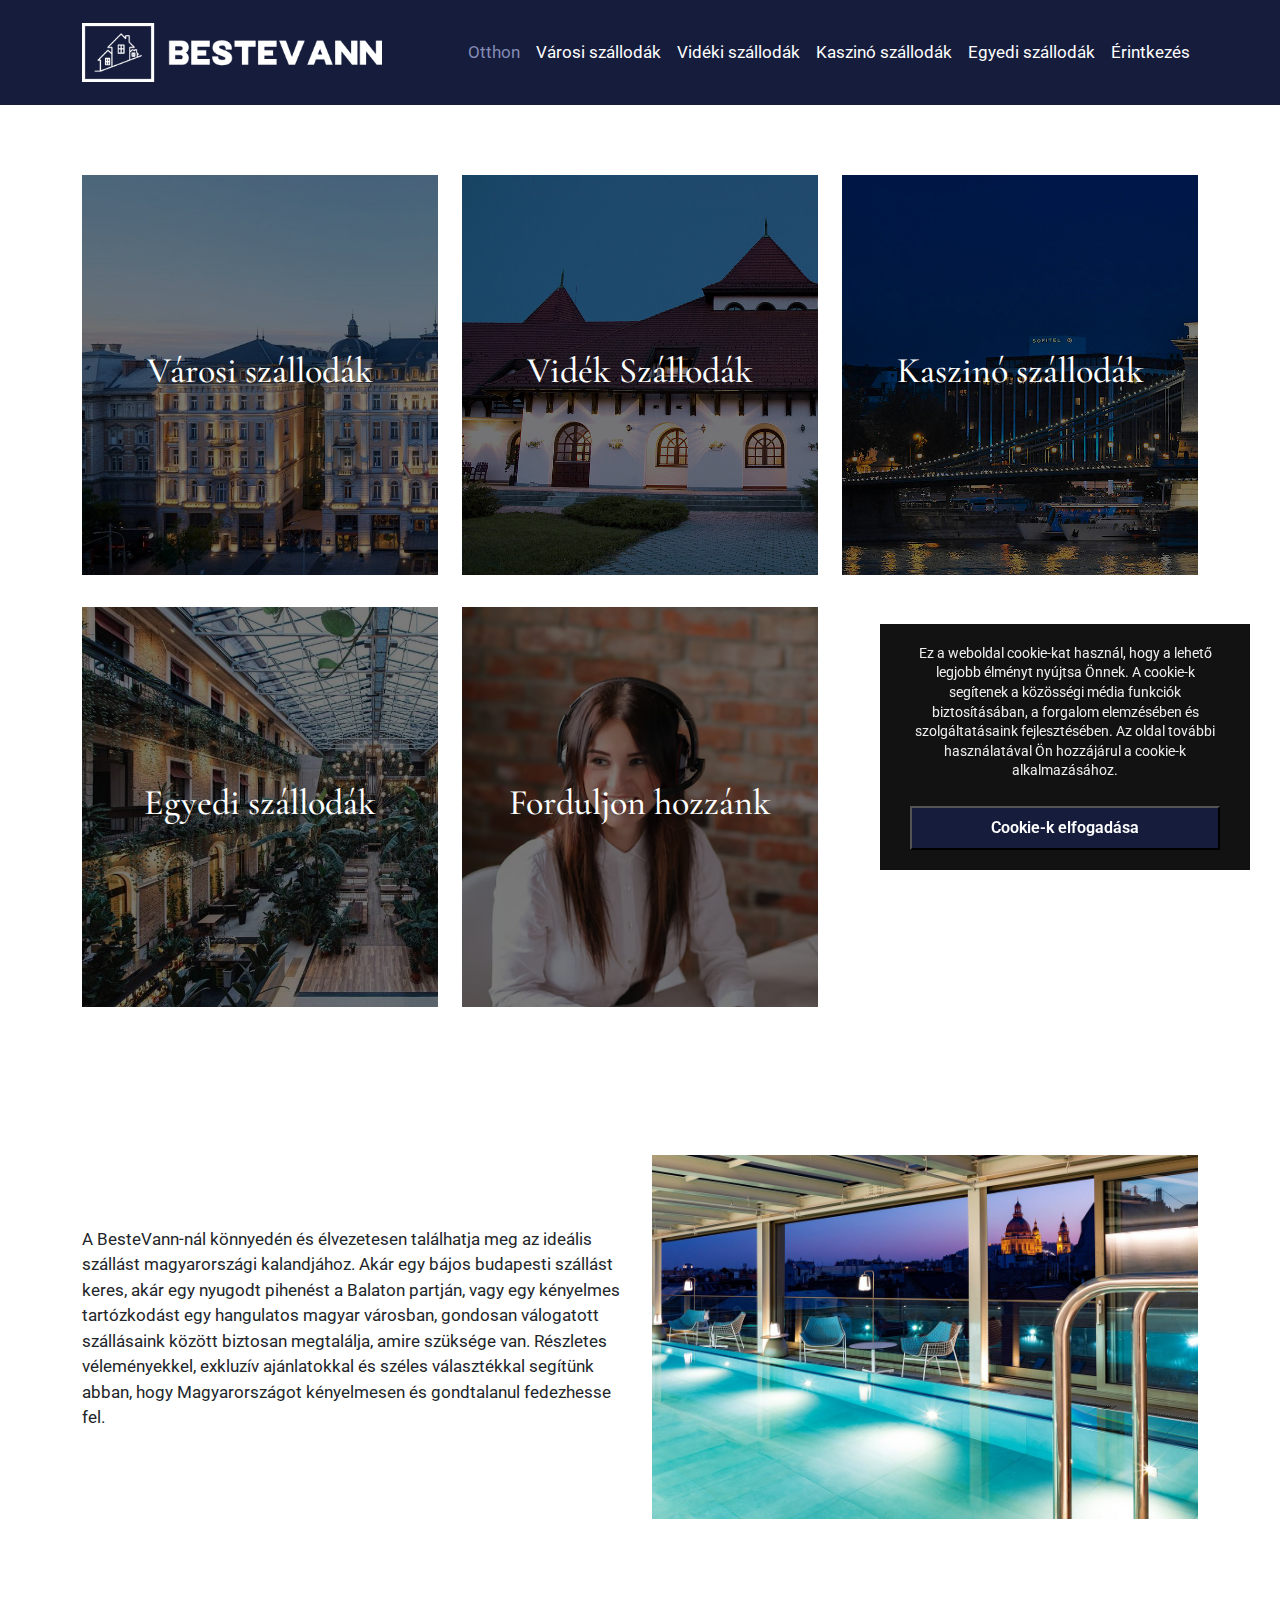
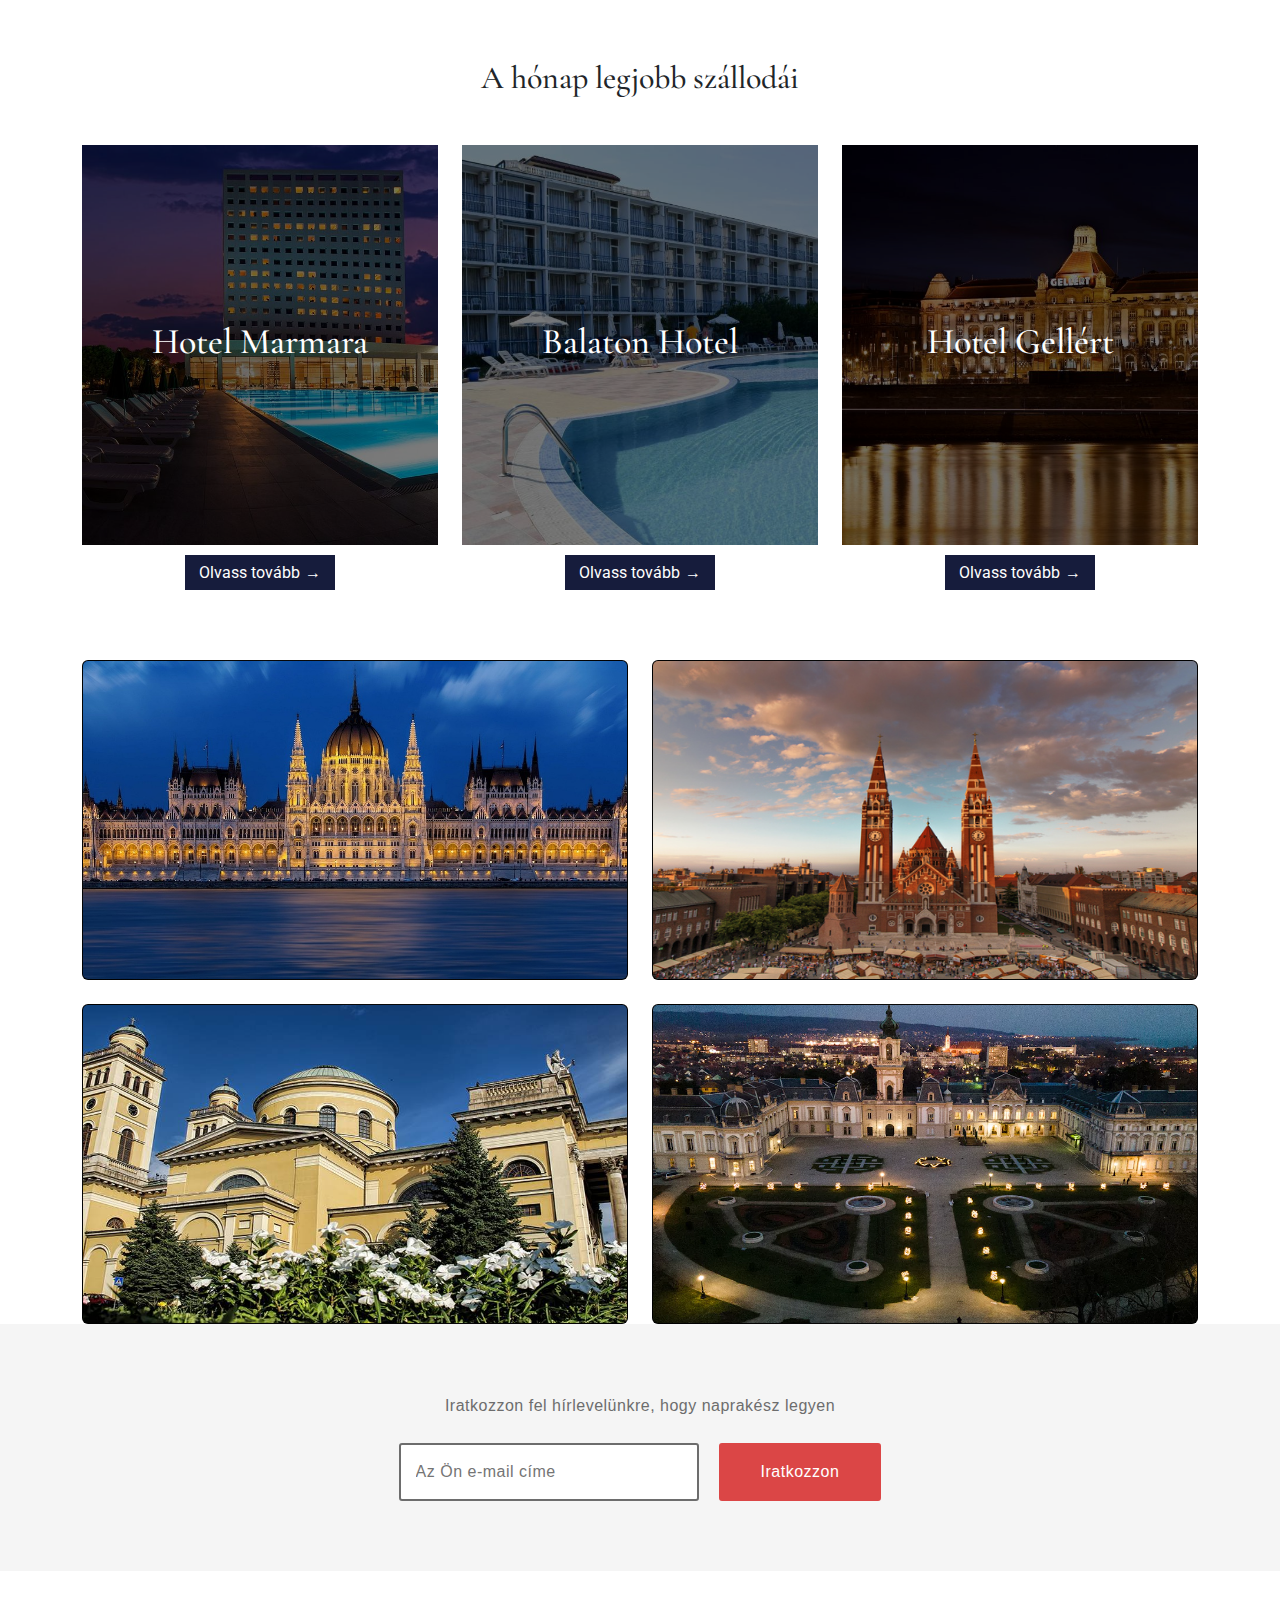
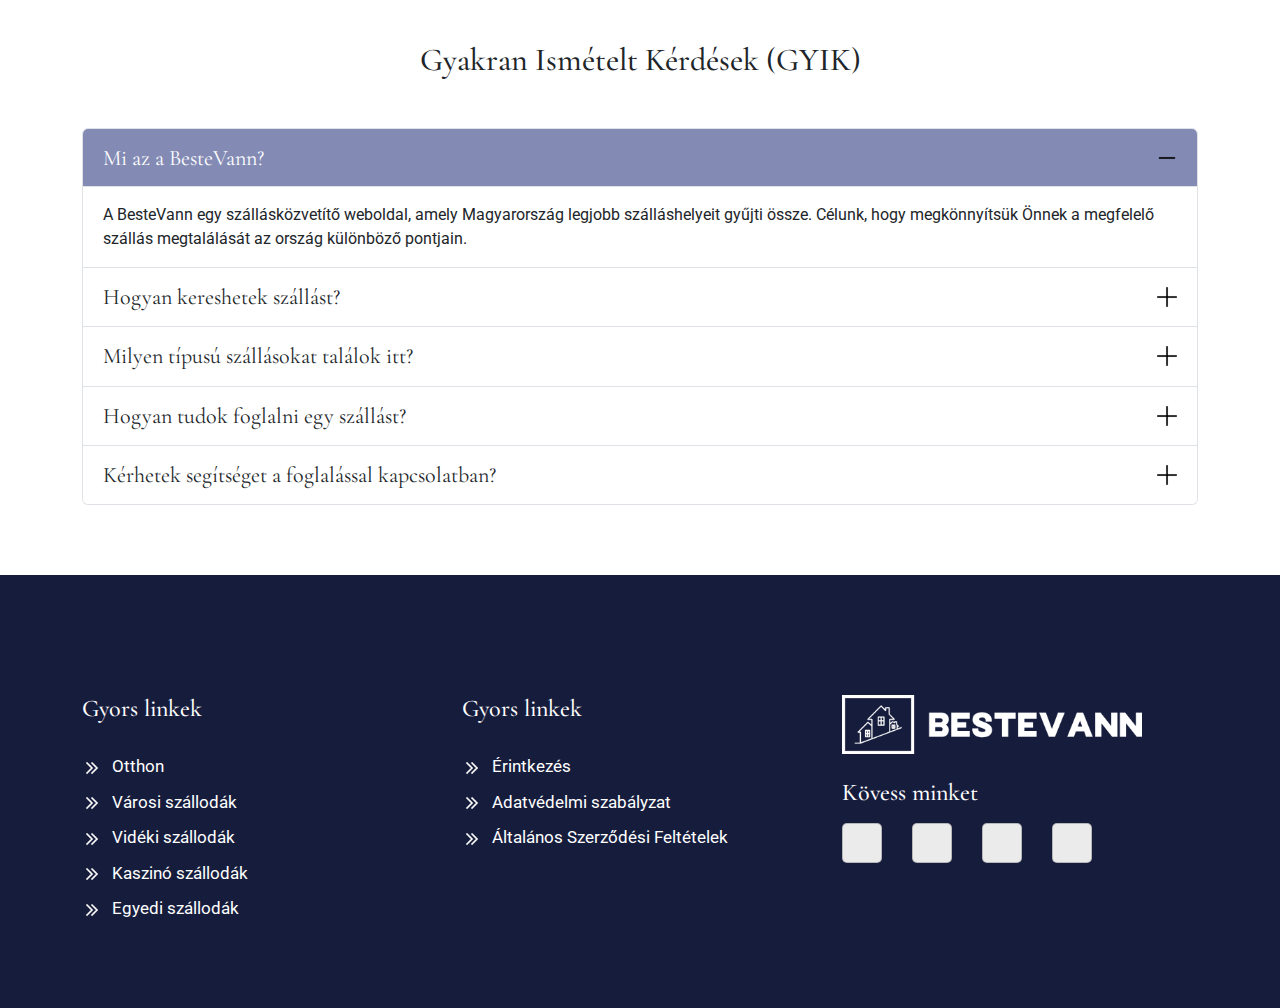
==== index.html @ eee1178f "fix" ====
<!DOCTYPE html>
<html lang="en">

<head>
  <meta charset="UTF-8">
  <meta name="viewport" content="width=device-width, initial-scale=1.0">
  <title>Home</title>
  <link rel="icon" type="image/x-icon" href="./images/fav.png">
  <link rel="stylesheet" href="./css/style.css">
  <link rel="stylesheet" href="./css/responsive.css">
  <link rel="stylesheet" href="./css/bootstrap.min.css">
  <link rel="stylesheet" href="https://cdnjs.cloudflare.com/ajax/libs/font-awesome/6.6.0/css/all.min.css"
    integrity="sha512-Kc323vGBEqzTmouAECnVceyQqyqdsSiqLQISBL29aUW4U/M7pSPA/gEUZQqv1cwx4OnYxTxve5UMg5GT6L4JJg=="
    crossorigin="anonymous" referrerpolicy="no-referrer" />
  <!-- head font -->
  <link rel="preconnect" href="https://fonts.googleapis.com">
  <link rel="preconnect" href="https://fonts.gstatic.com" crossorigin>
  <link
    href="https://fonts.googleapis.com/css2?family=Cormorant+Garamond:ital,wght@0,300;0,400;0,500;0,600;0,700;1,300;1,400;1,500;1,600;1,700&family=Marcellus&display=swap"
    rel="stylesheet">
  <!-- head font  close-->

  <!-- p font -->
  <link rel="preconnect" href="https://fonts.googleapis.com">
  <link rel="preconnect" href="https://fonts.gstatic.com" crossorigin>
  <link
    href="https://fonts.googleapis.com/css2?family=Cormorant+Garamond:ital,wght@0,300;0,400;0,500;0,600;0,700;1,300;1,400;1,500;1,600;1,700&family=Marcellus&family=Roboto:ital,wght@0,100;0,300;0,400;0,500;0,700;0,900;1,100;1,300;1,400;1,500;1,700;1,900&display=swap"
    rel="stylesheet">
  <!-- p font -->
</head>



<body>


  <header>
    <nav class="navbar navbar-expand-lg">
      <div class="container">
        <a class="navbar-brand" href="./index.html">
          <img src="./images/logo_fff.png" alt="" class="img-fluid">
        </a>
        <button class="navbar-toggler" type="button" data-bs-toggle="collapse" data-bs-target="#navbarSupportedContent"
          aria-controls="navbarSupportedContent" aria-expanded="false" aria-label="Toggle navigation">
          <span class="navbar-toggler-icon"></span>
        </button>
        <div class="collapse navbar-collapse" id="navbarSupportedContent">
          <ul class="navbar-nav ms-auto mb-2 mb-lg-0">
            <li class="nav-item">
              <a class="nav-link  active" aria-current="page" href="./index.html">Otthon</a>
            </li>
            <li class="nav-item">
              <a class="nav-link" href="./city-hotels.html">Városi szállodák</a>
            </li>
            <li class="nav-item">
              <a class="nav-link" href="./country-hotels.html">Vidéki szállodák</a>
            </li>
            <li class="nav-item">
              <a class="nav-link" href="./casino-hotels.html">Kaszinó szállodák</a>
            </li>
            <li class="nav-item">
              <a class="nav-link" href="./unique-hotels.html">Egyedi szállodák</a>
            </li>
            <li class="nav-item">
              <a class="nav-link" href="./contact.html">Érintkezés</a>
            </li>

          </ul>

        </div>
      </div>
    </nav>
  </header>

  <div class="hotelsall_section padding">
    <div class="container">
      <div class="row g-4">
        <div class="col-xl-4 col-md-6">

          <a href="./city-hotels.html" class="hotel_page_card h1">
            <h3> Városi szállodák</h3>
          </a>
        </div>

        <div class="col-xl-4 col-md-6">

          <a href="./country-hotels.html" class="hotel_page_card h2">
            <h3>Vidék Szállodák</h3>
          </a>
        </div>

        <div class="col-xl-4 col-md-6">

          <a href="./casino-hotels.html" class="hotel_page_card h3">
            <h3>Kaszinó
              szállodák</h3>
          </a>
        </div>

        <div class="col-xl-4 col-md-6">

          <a href="./unique-hotels.html" class="hotel_page_card h4">
            <h3>Egyedi
              szállodák</h3>
          </a>
        </div>


        <div class="col-xl-4 col-md-6">

          <a href="#" class="hotel_page_card h5">
            <h3>Forduljon
              hozzánk
            </h3>
          </a>
        </div>


      </div>
    </div>
  </div>


  <div class="under_banner_section padding">
    <div class="container">
      <div class="row align-items-center">
        <div class="col-lg-6">
          <div class="left_side_banner_section">
            <p>A BesteVann-nál könnyedén és élvezetesen találhatja meg az ideális szállást magyarországi
              kalandjához. Akár egy bájos budapesti szállást keres, akár egy nyugodt pihenést a Balaton
              partján, vagy egy kényelmes tartózkodást egy hangulatos magyar városban, gondosan
              válogatott szállásaink között biztosan megtalálja, amire szüksége van. Részletes
              véleményekkel, exkluzív ajánlatokkal és széles választékkal segítünk abban, hogy

              Magyarországot kényelmesen és gondtalanul fedezhesse fel.</p>
          </div>
        </div>
        <div class="col-lg-6">
          <div class="right_side_banner_section">
            <img src="./images/hungary_under_banner_hotel.jpg" alt="" class="img-fluid">
          </div>
        </div>
      </div>
    </div>
  </div>
  

  <div class="hotelsall_section padding hotel_bottom_section">
    <div class="container">
      <div class="top_row_for_heading text-center mb-5">
        <h2>A hónap legjobb szállodái</h2>
      </div>
      <div class="row g-4">
        <div class="col-xl-4 col-md-6">

          <a href="javascript:void(0)"  target="_blank" class="hotel_page_card h11">
            <h3> Hotel Marmara</h3>
          </a>
          <div class="button_read_more text-center">
            <a href="https://www.themarmarahotels.com/" target="_blank">Olvass
              tovább <span>→</span> </a>
          </div>
        </div>

        <div class="col-xl-4 col-md-6">

          <a href="javascript:void(0)" target="_blank" class="hotel_page_card h22">
            <h3>Balaton Hotel</h3>
          </a>
          <div class="button_read_more text-center">
            <a
              href="https://all.accor.com/hotel/C089/index.en.shtml?utm_source=google&utm_medium=cpc&gad_source=1&gclid=CjwKCAjw_Na1BhAlEiwAM-dm7LLNtcBuAgBEFNXJJ3QdohcwX3ZQL_sV2yPMSPAp5icGoMYFEFsTixoCy5kQAvD_BwE" target="_blank">Olvass
              tovább <span>→</span> </a>
          </div>
        </div>

        <div class="col-xl-4 col-md-6">

          <a href="javascript:void(0)" target="_blank" class="hotel_page_card h33">
            <h3>Hotel Gellért</h3>
          </a>
          <div class="button_read_more text-center">
            <a href="https://hotelgellert.hu-budapest.com/en/" target="_blank">Olvass
              tovább <span>→</span> </a>
          </div>
        </div>
      </div>
    </div>
  </div>


  <div class="home_page_blog_post">
    <div class="container">
      <div class="row g-4">
        <div class="col-md-6">
          <div class="card">
            <img
              src="./images/b2.jpg"
              alt="Animated Card Hover Effect Html & CSS">
            <div class="overlay">
              <h1 class="text-h1"> Fedezd Fel Budapestet: Magyarország Dinamikus Fővárosa</h1>
              <p class="text-p">
                Budapest, Magyarország vibráló fővárosa, egy város, amely zökkenőmentesen ötvözi a
                történelmet,
              </p>
              <a class="link-a" href="./blog1.html"> Olvasson tovább



                
              </a>
            </div>
          </div>

        </div>
        <div class="col-md-6">
          <div class="card">
            <img
              src="./images/b21.jpg"
              alt="Animated Card Hover Effect Html & CSS">
            <div class="overlay">
              <h1 class="text-h1">Fedezd Fel Szegedet: A Napfény Városa</h1>
              <p class="text-p">
                Szeged, amelyet gyakran Napfény Városának neveznek kedvező éghajlata miatt, egy bájos
                város Magyarország déli részén.
              </p>
              <a class="link-a" href="./blog2.html"> Olvasson tovább</a>
            </div>
          </div>
        </div>
        <div class="col-md-6">
          <div class="card">
            <img
              src="./images/b36.jpg"
              alt="Animated Card Hover Effect Html & CSS">
            <div class="overlay">
              <h1 class="text-h1">Eger: Magyarország Történelmi Kincse</h1>
              <p class="text-p">
                Eger, egy festői város Észak-Magyarországon, híres gazdag történelméről, barokk
                építészetéről és élénk bor kultúrájáról.
              </p>
              <a class="link-a" href="./blog3.html"> Olvasson tovább</a>
            </div>
          </div>

        </div>
        <div class="col-md-6">
          <div class="card">
            <img
              src="./images/b41.webp"
              alt="Animated Card Hover Effect Html & CSS">
            <div class="overlay">
              <h1 class="text-h1">Keszthely: Kapu a Balatonhoz</h1>
              <p class="text-p">
                Keszthely, amely a Balaton nyugati partján helyezkedik el, egy bájos város, amely gyönyörű
                tópartjáról, történelmi helyszíneiről és pihentető hangulatáról ismert.
              </p>
              <a class="link-a" href="./blog4.html"> Olvasson tovább</a>
            </div>
          </div>
        </div>
      </div>


    </div>
  </div>


  <div class="sign_up padding">
    <section class="Signup">
      <div class="Signup__text">
        Iratkozzon fel hírlevelünkre, hogy naprakész legyen
      </div>
      <form class="Signup__form" id="newsletter">
        <input required id="email" type="email" placeholder="Az Ön e-mail címe">
        <button form="newsletter" type="submit" class="Signup__button">Iratkozzon</button>
      </form>
    </section>
  </div>


  <div class="accordian_section padding">
    <div class="container">
      <div class="top_row_for_heading text-center mb-5">
        <h2>Gyakran Ismételt Kérdések (GYIK)</h2>
      </div>
      <div class="accordion" id="accordionExample">
        <div class="accordion-item">
          <h2 class="accordion-header">
            <button class="accordion-button" type="button" data-bs-toggle="collapse" data-bs-target="#collapseOne"
              aria-expanded="true" aria-controls="collapseOne">
              Mi az a BesteVann?
            </button>
          </h2>
          <div id="collapseOne" class="accordion-collapse collapse show" data-bs-parent="#accordionExample">
            <div class="accordion-body">
              A BesteVann egy szállásközvetítő weboldal, amely Magyarország legjobb szálláshelyeit
              gyűjti össze. Célunk, hogy megkönnyítsük Önnek a megfelelő szállás megtalálását az
              ország különböző pontjain.
            </div>
          </div>
        </div>
        <div class="accordion-item">
          <h2 class="accordion-header">
            <button class="accordion-button collapsed" type="button" data-bs-toggle="collapse"
              data-bs-target="#collapseTwo" aria-expanded="false" aria-controls="collapseTwo">
              Hogyan kereshetek szállást?
            </button>
          </h2>
          <div id="collapseTwo" class="accordion-collapse collapse" data-bs-parent="#accordionExample">
            <div class="accordion-body">
              Szállást kereshet a kezdőlap keresőmezőjében, ahol megadhatja a kívánt helyet, érkezési
              és távozási dátumot, valamint a vendégek számát. A keresés után megjelennek az Ön által
              megadott szűrőknek megfelelő szállások.
            </div>
          </div>
        </div>
        <div class="accordion-item">
          <h2 class="accordion-header">
            <button class="accordion-button collapsed" type="button" data-bs-toggle="collapse"
              data-bs-target="#collapseThree" aria-expanded="false" aria-controls="collapseThree">
              Milyen típusú szállásokat találok itt?
            </button>
          </h2>
          <div id="collapseThree" class="accordion-collapse collapse" data-bs-parent="#accordionExample">
            <div class="accordion-body">
              Weboldalunkon különböző típusú szállásokat talál, például szállodákat, apartmanokat és
              vendégházakat. Minden szálláshelyet részletes információkkal és értékelésekkel látunk el.
            </div>
          </div>
        </div>
        <div class="accordion-item">
          <h2 class="accordion-header">
            <button class="accordion-button collapsed" type="button" data-bs-toggle="collapse"
              data-bs-target="#collapsefour" aria-expanded="false" aria-controls="collapsefour">
              Hogyan tudok foglalni egy szállást?
            </button>
          </h2>
          <div id="collapsefour" class="accordion-collapse collapse" data-bs-parent="#accordionExample">
            <div class="accordion-body">
              A kívánt szállás kiválasztása után a szállás részletes oldalán található Foglalás gombra
              kattintva eljut az adott szállás hivatalos foglalási oldalára. Ott befejezheti a foglalást
              közvetlenül a szálláshely rendszerén keresztül.
            </div>
          </div>
        </div>
        <div class="accordion-item">
          <h2 class="accordion-header">
            <button class="accordion-button collapsed" type="button" data-bs-toggle="collapse"
              data-bs-target="#collapsefive" aria-expanded="false" aria-controls="collapsefive">
              Kérhetek segítséget a foglalással kapcsolatban?
            </button>
          </h2>
          <div id="collapsefive" class="accordion-collapse collapse" data-bs-parent="#accordionExample">
            <div class="accordion-body">
              Igen, ha bármilyen kérdése van a foglalással vagy a szálláshelyekkel kapcsolatban, kérjük,
              lépjen kapcsolatba ügyfélszolgálatunkkal a weboldalon található elérhetőségek egyikén.
            </div>
          </div>
        </div>
      </div>
    </div>
  </div>

  <footer class="padding">
    <div class="container">
      <div class="row">
        <div class="col-lg-4">
          <div class="columnb_2">

            <div class="logo_footer mob_logo d-block d-lg-none">
              <img src="./images/logo_fff.png" alt="logo">
            </div>
            <h4>
              Gyors linkek</h4>
            <ul>
              <li><a href="./index.html"><img src="./images/arrow_right.png" alt="" class="img-fluid">Otthon</a></li>
              <li><a href="./city-hotels.html"><img src="./images/arrow_right.png" alt="" class="img-fluid">Városi
                  szállodák</a></li>
              <li><a href="./country-hotels.html"><img src="./images/arrow_right.png" alt="" class="img-fluid">Vidéki
                  szállodák</a></li>
              <li><a href="./casino-hotels.html"><img src="./images/arrow_right.png" alt="" class="img-fluid">Kaszinó
                  szállodák</a></li>
              <li><a href="./unique-hotels.html"><img src="./images/arrow_right.png" alt="" class="img-fluid">Egyedi
                  szállodák</a></li>

            </ul>
          </div>
        </div>
        <div class="col-lg-4">
          <div class="columnb_2 colunm_3">
            <h4> Gyors linkek</h4>
            <ul>
              <li><a href="./contact.html"><img src="./images/arrow_right.png" alt="" class="img-fluid">Érintkezés</a>
              </li>
              <li><a href="./privacy-policy.html"><img src="./images/arrow_right.png" alt=""
                    class="img-fluid">Adatvédelmi szabályzat</a></li>
              <li><a href="./terms-conditions.html"><img src="./images/arrow_right.png" alt=""
                    class="img-fluid">Általános Szerződési Feltételek</a></li>
            </ul>

          </div>
        </div>
        <div class="col-lg-4">
          <div class="column_4">

            <div class="logo_footer">
              <img src="./images/logo_fff.png" alt="logo">
            </div>
            <h4>Kövess minket</h4>
            <div class="social_icon">
              <ul>
                <li><a href=""><i class="fa-brands fa-facebook-f"></i></a></li>
                <li><a href=""><i class="fa-brands fa-x-twitter"></i></a></li>
                <li><a href=""><i class="fa-brands fa-linkedin-in"></i></a></li>
                <li><a href=""><i class="fa-brands fa-pinterest-p"></i></a></li>
              </ul>
            </div>
          </div>
        </div>
      </div>
    </div>
  </footer>


  <div id="cookie-popup">

    <p></p>
    <p>Ez a weboldal cookie-kat használ, hogy a lehető legjobb élményt nyújtsa Önnek. A cookie-k
      segítenek a közösségi média funkciók biztosításában, a forgalom elemzésében és
      szolgáltatásaink fejlesztésében. Az oldal további használatával Ön hozzájárul a cookie-k
      alkalmazásához.</p>

    <!-- <br><a href="#" class="link">More &rarr;</a> -->

    <button class="cookie-popup__button">Cookie-k elfogadása</button>
  </div>

  <script src="https://code.jquery.com/jquery-3.7.1.min.js"
    integrity="sha256-/JqT3SQfawRcv/BIHPThkBvs0OEvtFFmqPF/lYI/Cxo=" crossorigin="anonymous"></script>
  <script src="./js/bootstrap.bundle.min.js"></script>
  <script src="./js/script.js"></script>



  <script>
    $("#cookie-popup button").click(function () {
      $("#cookie-popup").fadeOut();
    });
  </script>

</body>

</html>


<!-- #161c3c -->
---- css/style.css ----
*{
    box-sizing: border-box;
    margin: 0;
    padding: 0;
    font-family: "Roboto", sans-serif;
}
.padding {
    padding: 70px 0;
}

h1, h2, h3, h4, h5, h6{
    font-family: "Cormorant Garamond", serif;

}


.hotel_page_card {
    display: flex;
    justify-content: center;
    align-items: center;
    width: 100%;
    height: 400px;
    background-image: url(../images/cs5.jpg);
    background-repeat: no-repeat;
    background-size: cover;
    position: relative;
    z-index: 0;
    color: #fff;
    text-decoration: none;
}

.hotel_page_card::before {
    position: absolute;
    content: '';
    background-color: #00000085;
    width: 100%;
    height: 100%;
    z-index: -1;
    top: 0;
    left: 0;
}
.hotel_page_card h3{
    color: #fff;

}
.hotel_page_card.h2 {
    background-image: url(../images/co3.jpg);

}

.hotel_page_card.h3 {
    background-image: url(../images/ch1.jpg);

}

.hotel_page_card.h4 {
    background-image: url(../images/unique_hotel.jpg);

}

.hotel_page_card.h5 {
    background-image: url(../images/contact_us.avif);

}
.hotel_page_card.h11 {
    background-image: url(../images/hotel_marmara.jpg);

}
.hotel_page_card.h22 {
    background-image: url(../images/balaton_hotel.jpg);

}
.hotel_page_card.h33 {
    background-image: url(../images/hotel_gallert.jpg);

}
.button_read_more a {
    font-size: 16px;
    background: #161c3c;
    display: inline-flex;
    align-items: center;
    justify-content: center;
    width: 150px;
    height: 35px;
    margin-top: 10px;
    text-decoration: none;
    color: #fff;
    transition: all 0.4s;
}
.button_read_more a:hover{

    background: transparent;
    color: #161c3c;
    border: 1px solid #161c3c;
}

.button_read_more a span {
    margin-left: 5px;
}
.left_side_banner_section p {
    font-size: 17px;
}

/* Subscribe design */


.sign_up .Signup__text {
    text-align: center;
    margin: 0 auto 25px;
    font-family: 'Montserrat', sans-serif;
    color: #6d6d6d;
    letter-spacing: 0.5px;
    font-size: 1em;
    line-height: 1.5em;
    width: 90%;
}

.sign_up .Signup__form {
    display: flex;
    justify-content: center;
    gap: 10px;
}

@media (max-width: 540px) {
    .sign_up .Signup__form {
        display: block;
    }
}

.sign_up input {
    border: 2px solid #6d6d6d;
    border-radius: 3px;
    padding: 15px;
    font-family: 'Montserrat', sans-serif;
    letter-spacing: 0.5px;
    margin-right: 10px;
    color: #6d6d6d;
    transition: border 0.3s, box-shadow 0.3s;
    width: 90%;
    max-width: 300px;
}

@media (max-width: 540px) {
    .sign_up input {
        display: block;
        margin: 0 auto 25px;
    }
}

.sign_up input:focus {
    outline: none;
    border: 2px solid #db4646;
    box-shadow: inset 1px 1px 2px 0 #c9c9c9;
}

.sign_up .Signup__button {
    font-family: 'Montserrat', sans-serif;
    color: #fff;
    background: #db4646;
    border: 2px solid #db4646;
    border-radius: 3px;
    letter-spacing: 0.5px;
}

.sign_up .Signup__button {
    font-size: 16px;
    cursor: pointer;
    padding: 0 40px;
}

@media (max-width: 540px) {
    .sign_up .Signup__button {
        display: block;
        margin: 0 auto 50px;
        padding: 15px 40px;
    }
}

.sign_up .Signup__button:hover {
    background: #df5959;
    border-color: #df5959;
}

.sign_up .Signup__button:active {
    cursor: pointer;
    background: #d62e2e;
    border-color: #d62e2e;
}

.sign_up .Signup__button:focus {
    outline: none;
}

.sign_up {
    background: whitesmoke;
}



/* Subscribe design end */


.accordion-button::after {
    background-image:url(../images/plus.png)!important;
}
.accordion-button:not(.collapsed)::after {
    background-image:url(../images/minus.png)!important;
}

:focus {
    outline: 0 !important;
    box-shadow: 0 0 0 0 rgba(0, 0, 0, 0) !important;
  }
  .accordion-button:not(.collapsed) {
    color: #fff!important;
    background-color: #838bb5!important;
}

/* .accordion-item:first-of-type>.accordion-header .accordion-button {
    background: #838bb5!important;
    color: #fff!important;
    font-size: 22px;
} */


.columnb_2 ul {
    padding: 0;
    list-style: none;
    margin-top: 30px;
}
.columnb_2 ul li {
    margin-bottom: 10px;
}
.columnb_2 ul li a {
    color: #000;
    text-decoration: none;
    font-size: 17px;
    transition: all 0.4s;
}
.columnb_2 ul li a:hover {
    color: #838bb5;
    margin-left: 3px;
}
.columnb_2 ul li a img {
    margin-right: 10px;
}
li.nav-item .nav-link:hover{
    color: #838bb5;  
}
.column_4 p {
    color: #000;
}
.social_icon ul {
    list-style: none;
    padding: 0;
    display: flex;
    gap: 30px;
}
.social_icon ul li a {
    background: #ebebeb;
    width: 40px;
    display: flex;
    align-items: center;
    justify-content: center;
    height: 40px;
    border-radius: 5px;
    border: 1px solid #8080807d;
    color: #000;
    text-decoration: none;
    font-size: 20px;
    transition: all 0.4s;
}
.social_icon ul li a:hover {
    background: #838bb5;
    color: #fff;
    border: transparent;
}
footer {
    padding-top: 120px!important;
    background: #161c3c;
}

.para_call p:last-child a {
    color: #000;
    text-decoration: unset;
}
.banner.city_hotel{
    display: flex;
    align-items: center;
    justify-content: center;
    height: 450px;
    background-image: url(../images/city_hotels_bg.avif);
    background-size: cover;
    background-position: center;
    position: relative;
    z-index: 0;
}
.banner::before {
    position: absolute;
    content: '';
    background-color: #0009;
    width: 100%;
    height: 100%;
    z-index: -1;
}
.inner_content {
    color: #fff;
}

.right_side_hotel img {
    width: 30px;
 
}
.right_side_hotel .money_price img{
    animation: animName 3s linear infinite;
}

@keyframes animName {
    0%{
       transform: rotateX(0deg);
      }
   100%{
       transform: rotateX(360deg);
      }
   }

   
.banner.country_hotel{
    display: flex;
    align-items: center;
    justify-content: center;
    height: 450px;
    background-image: url(../images/country_hotel_bg.jfif);
    background-size: cover;
    background-position: center;
    position: relative;
    z-index: 0;
}

.banner.casino_hotel{
    display: flex;
    align-items: center;
    justify-content: center;
    height: 450px;
    background-image: url(../images/casino_hotels_bg.jpg);
    background-size: cover;
    background-position: center;
    position: relative;
    z-index: 0;
}
.banner.unique_hotel_bg
{
    display: flex;
    align-items: center;
    justify-content: center;
    height: 450px;
    background-image: url(../images/unique_hotel_bg.jpeg);
    background-size: cover;
    background-position: center;
    position: relative;
    z-index: 0;
}
.blog_post_wrapper {
    margin: 20px 0px;
}
.blog_post_wrapper ul li {
    margin-bottom: 8px;
}



header {
    top: 0;
    position: sticky;
    padding: 10px 0;
    background: #161c3c;
    z-index: 999;
}





li.nav-item .nav-link {
    color: #fff;
    transition: all 0.4s;
    font-size: 17px;
}
a.navbar-brand img {
    max-width: 300px;
}
.columnb_2 {
    color: #fff;
}
.columnb_2 ul li a {
    color: #fff;
}
.column_4 {
    color: #fff;
}
.logo_footer {
    margin-bottom: 25px;
}
.logo_footer img {
    width: 300px;
}
.column_4 h4 {
    margin-bottom: 15px;
}
.columnb_2 ul li a img {
    width: 20px;
    filter: invert(1);
}

.right_side_hotel a {
    font-size: 16px;
    background: #161c3c;
    display: inline-flex;
    align-items: center;
    justify-content: center;
    width: 150px;
    height: 35px;
    margin-top: 10px;
    text-decoration: none;
    color: #fff;
    transition: all 0.4s;
}
.right_side_hotel a:hover {
    background: transparent;
    color: #161c3c;
    border: 1px solid #161c3c;
}
.left_side_hotel img {
    height: 350px;
    object-fit: cover;
    width: 100%;
	margin-left: 40px;
	transform: scale(1.5);
	transition: .3s ease-in-out;
}
.left_side_hotel {
    overflow: hidden;
}
.left_side_hotel img:hover {
    margin-left: 0;
}
.hotelsall_section h3 {
    font-size: 36px;
}
.accordion-button {
    font-size: 22px!important;

}
.inner_content h2 {
    font-size: 50px;
}
.right_side_hotel {
    background: #838bb5cc !important;
    padding: 20px;
    color: #fff;
}
.blog_image img {
    object-fit: cover;
    height: 430px;
    width: 100%;
    border-radius: 0px;
    transition: .3s ease-in-out;
    transform: scale(1);
}
.blog_image:hover img{
    transform: scale(1.2);
}
.blog_image{
    overflow: hidden;
}
/* .blog_card p {
    padding: 20px;
} */
/* .blog_card {
    box-shadow: rgba(149, 157, 165, 0.2) 0px 8px 24px;
    height: 100%;
} */
.form_cls label {
    font-size: 18px;
    margin-bottom: 5px;
}

.right_contact .form_cls {
    margin-bottom: 30px;
    text-transform: capitalize;
}
.right_contact {
    box-shadow: rgba(149, 157, 165, 0.2) 0px 8px 24px;
    padding: 25px;
}

.form-control {
    border-radius: 0!important;
}
.right_contact a.button {
    font-size: 16px;
    background: #161c3c;
    display: inline-flex;
    align-items: center;
    justify-content: center;
    width: 150px;
    height: 35px;
    margin-top: 10px;
    text-decoration: none;
    color: #fff;
    transition: all 0.4s;
}
.right_contact a.button:hover{
    background: transparent;
    color: #161c3c;
    border: 1px solid #161c3c;
}
.navbar-toggler {
    filter: invert(1);
}
.navbar-toggler,
.navbar-toggler:focus,
.navbar-toggler:active,
.navbar-toggler-icon:focus {
    outline: none!important;
    border: none!important;
    box-shadow: none!important;
}

.active{
    color:#838bb5!important;
}
a.hotel_page_card {
    transition: .3s ease-in-out;
}
a.hotel_page_card:hover {
    opacity: 0.8;
}
.logo_footer.mob_logo {
    margin-bottom: 50px;
}

#cookie-popup {
    position: fixed;
    z-index: 9999;
    right: 30px;
    bottom: 30px;
    max-width: 370px;
    padding: 20px 30px;
    -webkit-box-sizing: border-box;
    box-sizing: border-box;
    background: rgb(0 0 0 / 93%);
    color: #eee;
    text-align: center;
  }
  
  #cookie-popup p:first-child {
    margin: 0;
    color: #eee;
    font-weight: 900;
    color: #161c3c;
  }
  
  #cookie-popup p:nth-child(2) {
    font-size: 14px;
    line-height: 1.4;
    margin-bottom: 25px;
  }
  
  #cookie-popup .link {
    color: #161c3c;
    text-decoration: none;
  }
  
  #cookie-popup button {
    width: 100%;
    font-size: 16px;
    font-weight: 600;
   
    padding: 8px 0;
    
    color: #fff;
    background-color: #161c3c;
    
   
  }
  
  #cookie-popup button:hover {
    background-color: #000;
    color: #fff;
  }
  
  @media only screen and (max-width: 450px) {
    #cookie-popup {
      max-width: 95%;
      right: 0;
      bottom: 20px;
      left: 0;
      margin: 0 auto;
    }
  }
  



.hidden {
	display: none;
}

.showing {
	display: block;
	margin-top: 20px;
}
a.clickme{
    cursor: pointer;
}

.austria_hotels_section .row {
    align-items: unset!important;
}





/* blog post css */


.home_page_blog_post .container {
	display: flex;
	align-items: center;
	justify-content: space-around;
	gap: 30px;
	flex-wrap: wrap;
}

.home_page_blog_post .card {
	position: relative;
	width:100%;
	background: radial-gradient(#111 50%, #000 100%);
	overflow: hidden;
	cursor: pointer;
    height: 320px;

}
.home_page_blog_post .card h1 {
font-size: 32px;
}


.home_page_blog_post img {
	max-width: 100%;
  height: 100%;
	display: block;
}

.home_page_blog_post .card img {
	transform: scale(1.3);
	transition: 0.3s ease-out;
}

.home_page_blog_post .card:hover img {
    transform: scale(1.1) translateY(-15px);
	opacity: 0.3;
}


.home_page_blog_post .overlay {
	position: absolute;
	left: 0;
	bottom: 0;
	width: 100%;
	height: 100%;
    top: 60px;
	padding: 15px;
	text-align: center;
	color: #fff;
}

.home_page_blog_post .text-h1 {
	transform: translateY(30px);
	opacity: 0;
	transition: all .3s ease-out;
}

.home_page_blog_post .text-p {
	transform: translateY(30px);
	opacity: 0;
	transition: all .3s ease-out 0.2s;
}

.home_page_blog_post .link-a {
	display: inline-block;
	background: #db4646;
	color: #fff;
	padding: 5px 20px;
	border-radius: 5px;
	transform: translateY(30px);
	opacity: 0;
	transition: all .3s ease-out 0.4s;
}



.home_page_blog_post .card:hover .overlay .text-h1 {
	opacity: 1;
	transform: translateY(0);
}

.home_page_blog_post .card:hover .overlay .text-p {
	opacity: 1;
	transform: translateY(0);
}

.home_page_blog_post .card:hover .overlay .link-a {
	opacity: 1;
	transform: translateY(0);
}
.navbar-toggler-icon {
    background-image:url(../images/hambur_icon.png)!important;
}
---- css/responsive.css ----
@media screen and (max-width:1199px)
{
    li.nav-item .nav-link {
        font-size: 15px;
    }
    a.navbar-brand img {
        max-width: 260px;
    }
 }

 @media screen and (max-width:991px){
    a.navbar-brand img {
        max-width: 240px;
    }
    .logo_footer img {
        width: 240px;
    }
    .padding {
        padding: 50px 0;
    }
    .logo_footer{
        display: none;
    }
    .home_page_blog_post .overlay {
        top: 30px;
    }
 }
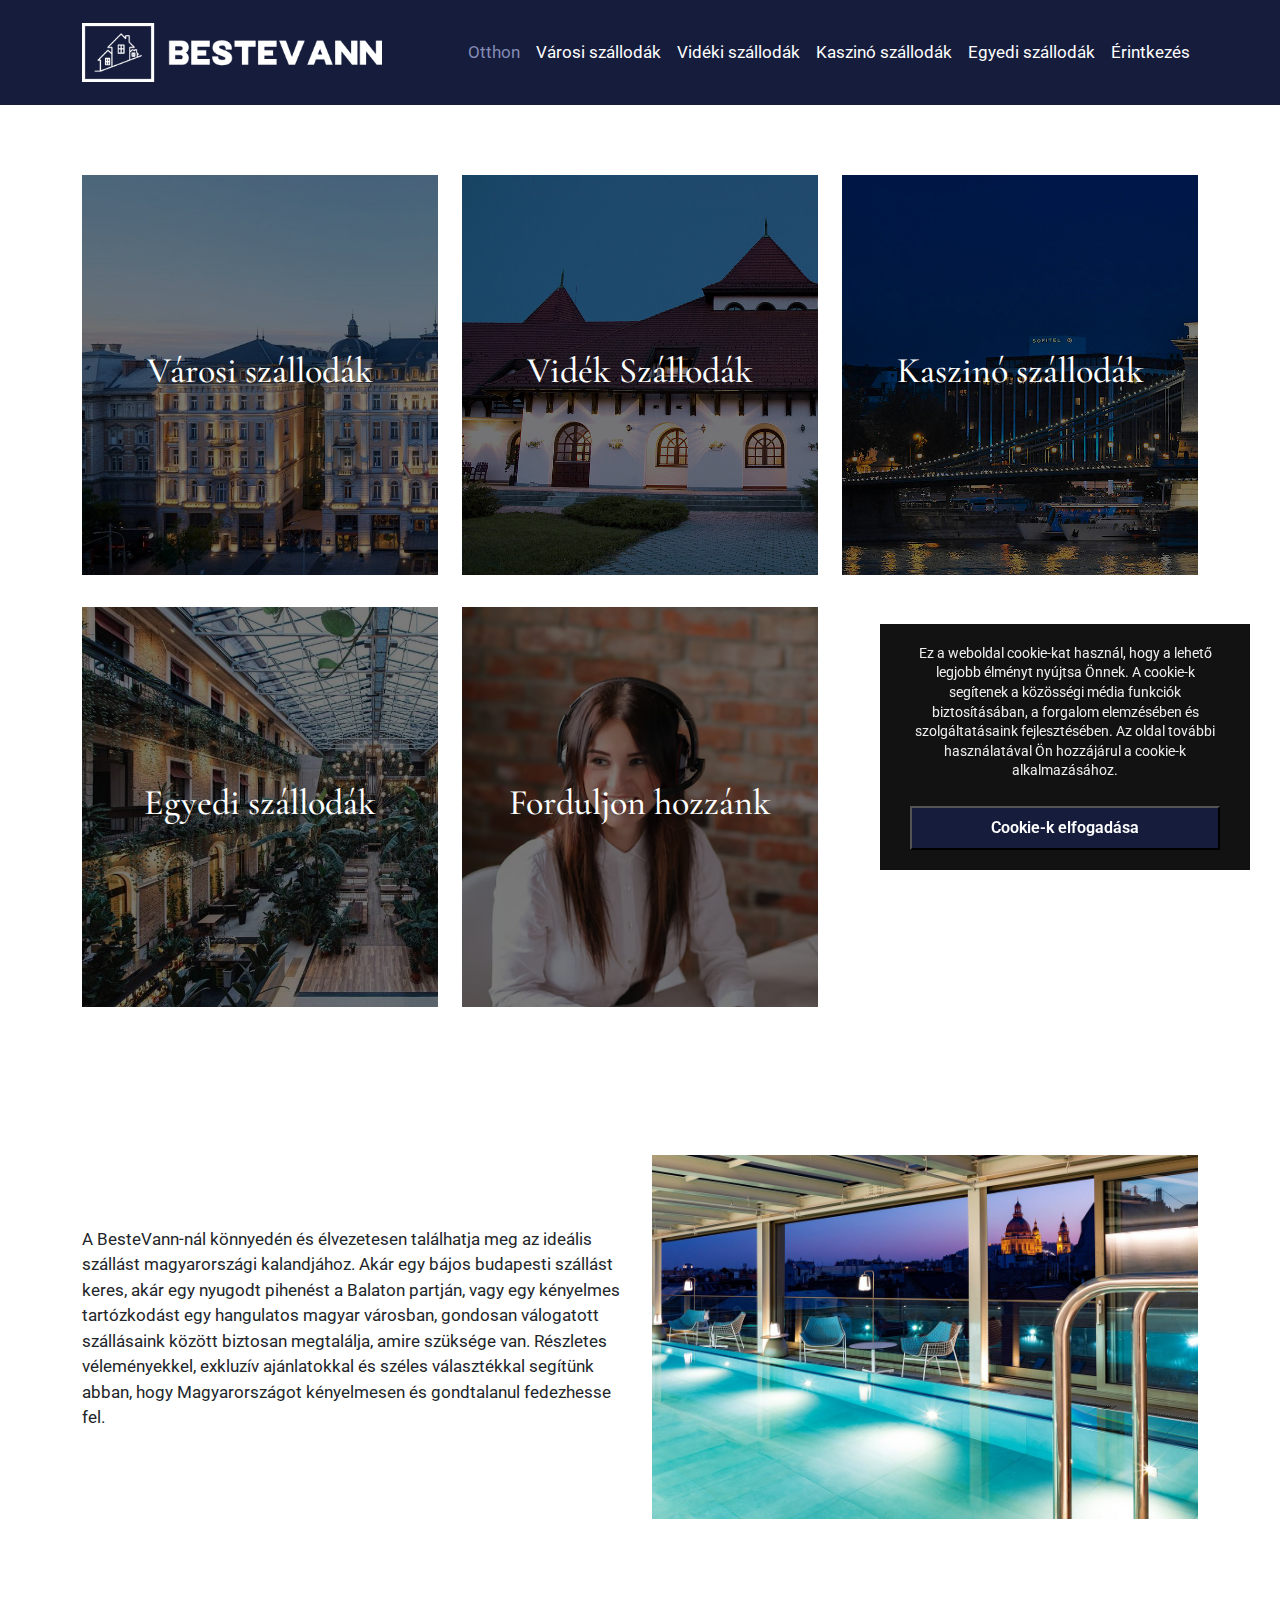
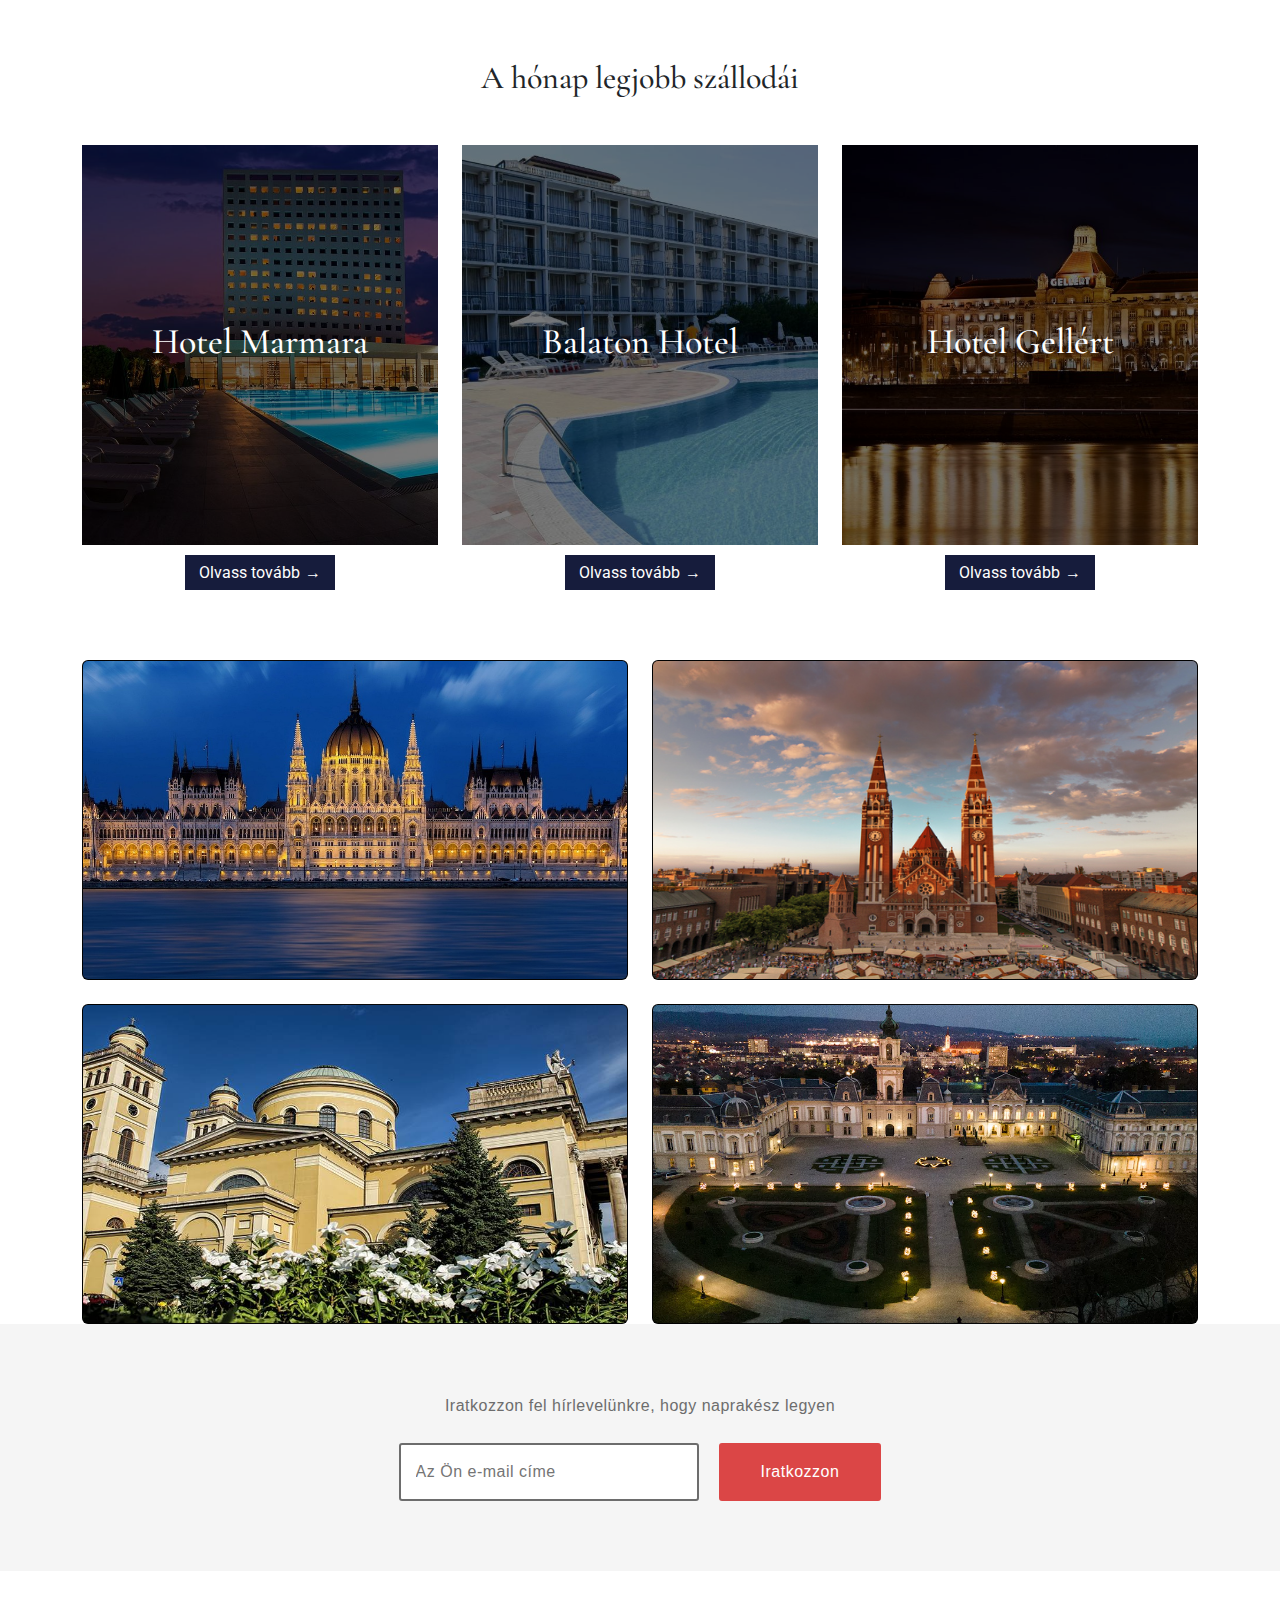
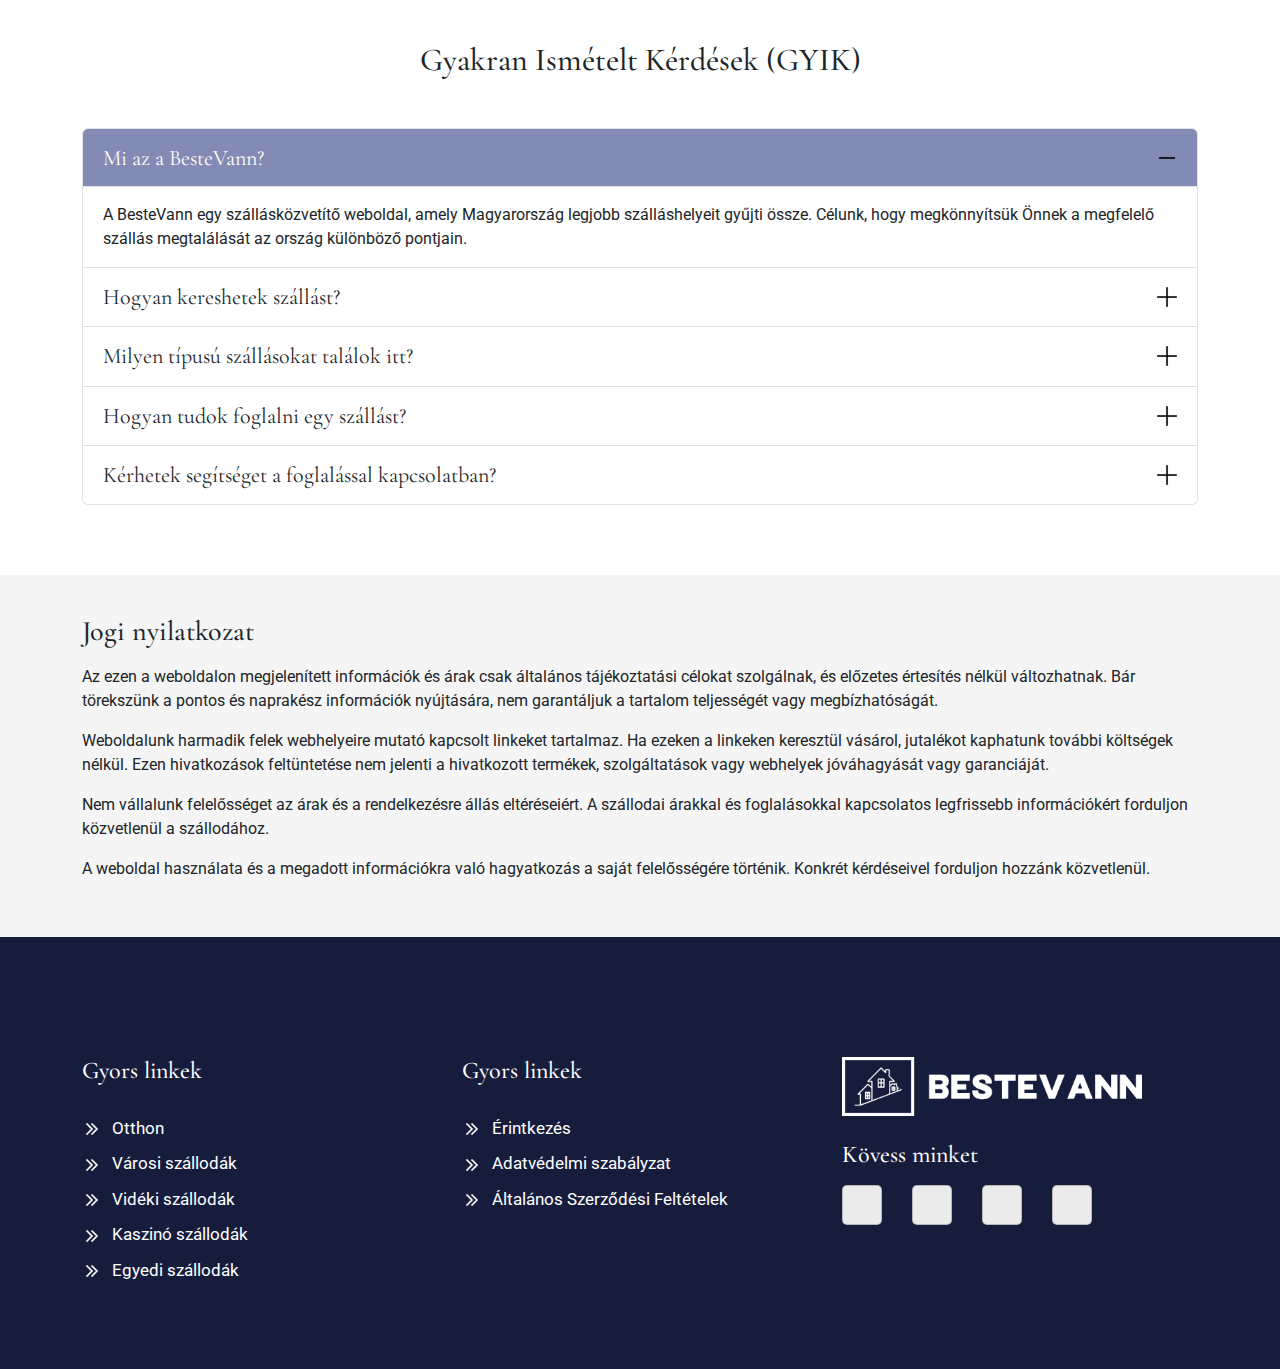
==== commit 86477e97: "update" ====
--- a/index.html
+++ b/index.html
@@ -143,7 +143,7 @@
       </div>
     </div>
   </div>
-  
+
 
   <div class="hotelsall_section padding hotel_bottom_section">
     <div class="container">
@@ -153,7 +153,7 @@
       <div class="row g-4">
         <div class="col-xl-4 col-md-6">
 
-          <a href="javascript:void(0)"  target="_blank" class="hotel_page_card h11">
+          <a href="javascript:void(0)" target="_blank" class="hotel_page_card h11">
             <h3> Hotel Marmara</h3>
           </a>
           <div class="button_read_more text-center">
@@ -168,8 +168,8 @@
             <h3>Balaton Hotel</h3>
           </a>
           <div class="button_read_more text-center">
-            <a
-              href="https://all.accor.com/hotel/C089/index.en.shtml?utm_source=google&utm_medium=cpc&gad_source=1&gclid=CjwKCAjw_Na1BhAlEiwAM-dm7LLNtcBuAgBEFNXJJ3QdohcwX3ZQL_sV2yPMSPAp5icGoMYFEFsTixoCy5kQAvD_BwE" target="_blank">Olvass
+            <a href="https://all.accor.com/hotel/C089/index.en.shtml?utm_source=google&utm_medium=cpc&gad_source=1&gclid=CjwKCAjw_Na1BhAlEiwAM-dm7LLNtcBuAgBEFNXJJ3QdohcwX3ZQL_sV2yPMSPAp5icGoMYFEFsTixoCy5kQAvD_BwE"
+              target="_blank">Olvass
               tovább <span>→</span> </a>
           </div>
         </div>
@@ -194,9 +194,7 @@
       <div class="row g-4">
         <div class="col-md-6">
           <div class="card">
-            <img
-              src="./images/b2.jpg"
-              alt="Animated Card Hover Effect Html & CSS">
+            <img src="./images/b2.jpg" alt="Animated Card Hover Effect Html & CSS">
             <div class="overlay">
               <h1 class="text-h1"> Fedezd Fel Budapestet: Magyarország Dinamikus Fővárosa</h1>
               <p class="text-p">
@@ -207,7 +205,7 @@
 
 
 
-                
+
               </a>
             </div>
           </div>
@@ -215,9 +213,7 @@
         </div>
         <div class="col-md-6">
           <div class="card">
-            <img
-              src="./images/b21.jpg"
-              alt="Animated Card Hover Effect Html & CSS">
+            <img src="./images/b21.jpg" alt="Animated Card Hover Effect Html & CSS">
             <div class="overlay">
               <h1 class="text-h1">Fedezd Fel Szegedet: A Napfény Városa</h1>
               <p class="text-p">
@@ -230,9 +226,7 @@
         </div>
         <div class="col-md-6">
           <div class="card">
-            <img
-              src="./images/b36.jpg"
-              alt="Animated Card Hover Effect Html & CSS">
+            <img src="./images/b36.jpg" alt="Animated Card Hover Effect Html & CSS">
             <div class="overlay">
               <h1 class="text-h1">Eger: Magyarország Történelmi Kincse</h1>
               <p class="text-p">
@@ -246,9 +240,7 @@
         </div>
         <div class="col-md-6">
           <div class="card">
-            <img
-              src="./images/b41.webp"
-              alt="Animated Card Hover Effect Html & CSS">
+            <img src="./images/b41.webp" alt="Animated Card Hover Effect Html & CSS">
             <div class="overlay">
               <h1 class="text-h1">Keszthely: Kapu a Balatonhoz</h1>
               <p class="text-p">
@@ -362,6 +354,27 @@
     </div>
   </div>
 
+  <div class="disclaimer">
+    <div class="container">
+      <div class="row">
+        <div class="col-12">
+          <h3 class="mb-3">Jogi nyilatkozat</h3>
+          <p>Az ezen a weboldalon megjelenített információk és árak csak általános tájékoztatási célokat szolgálnak, és
+            előzetes értesítés nélkül változhatnak. Bár törekszünk a pontos és naprakész információk nyújtására, nem
+            garantáljuk a tartalom teljességét vagy megbízhatóságát.</p>
+          <p>Weboldalunk harmadik felek webhelyeire mutató kapcsolt linkeket tartalmaz. Ha ezeken a linkeken keresztül
+            vásárol, jutalékot kaphatunk további költségek nélkül. Ezen hivatkozások feltüntetése nem jelenti a
+            hivatkozott termékek, szolgáltatások vagy webhelyek jóváhagyását vagy garanciáját.</p>
+          <p>Nem vállalunk felelősséget az árak és a rendelkezésre állás eltéréseiért. A szállodai árakkal és
+            foglalásokkal kapcsolatos legfrissebb információkért forduljon közvetlenül a szállodához.</p>
+          <p>A weboldal használata és a megadott információkra való hagyatkozás a saját felelősségére történik. Konkrét
+            kérdéseivel forduljon hozzánk közvetlenül.</p>
+        </div>
+      </div>
+    </div>
+  </div>
+
+
   <footer class="padding">
     <div class="container">
       <div class="row">
@@ -451,7 +464,4 @@
 
 </body>
 
-</html>
-
-
-<!-- #161c3c -->+</html>--- a/css/style.css
+++ b/css/style.css
@@ -718,4 +718,8 @@
 }
 .navbar-toggler-icon {
     background-image:url(../images/hambur_icon.png)!important;
+}
+.disclaimer {
+    background: whitesmoke;
+    padding: 40px 0;
 }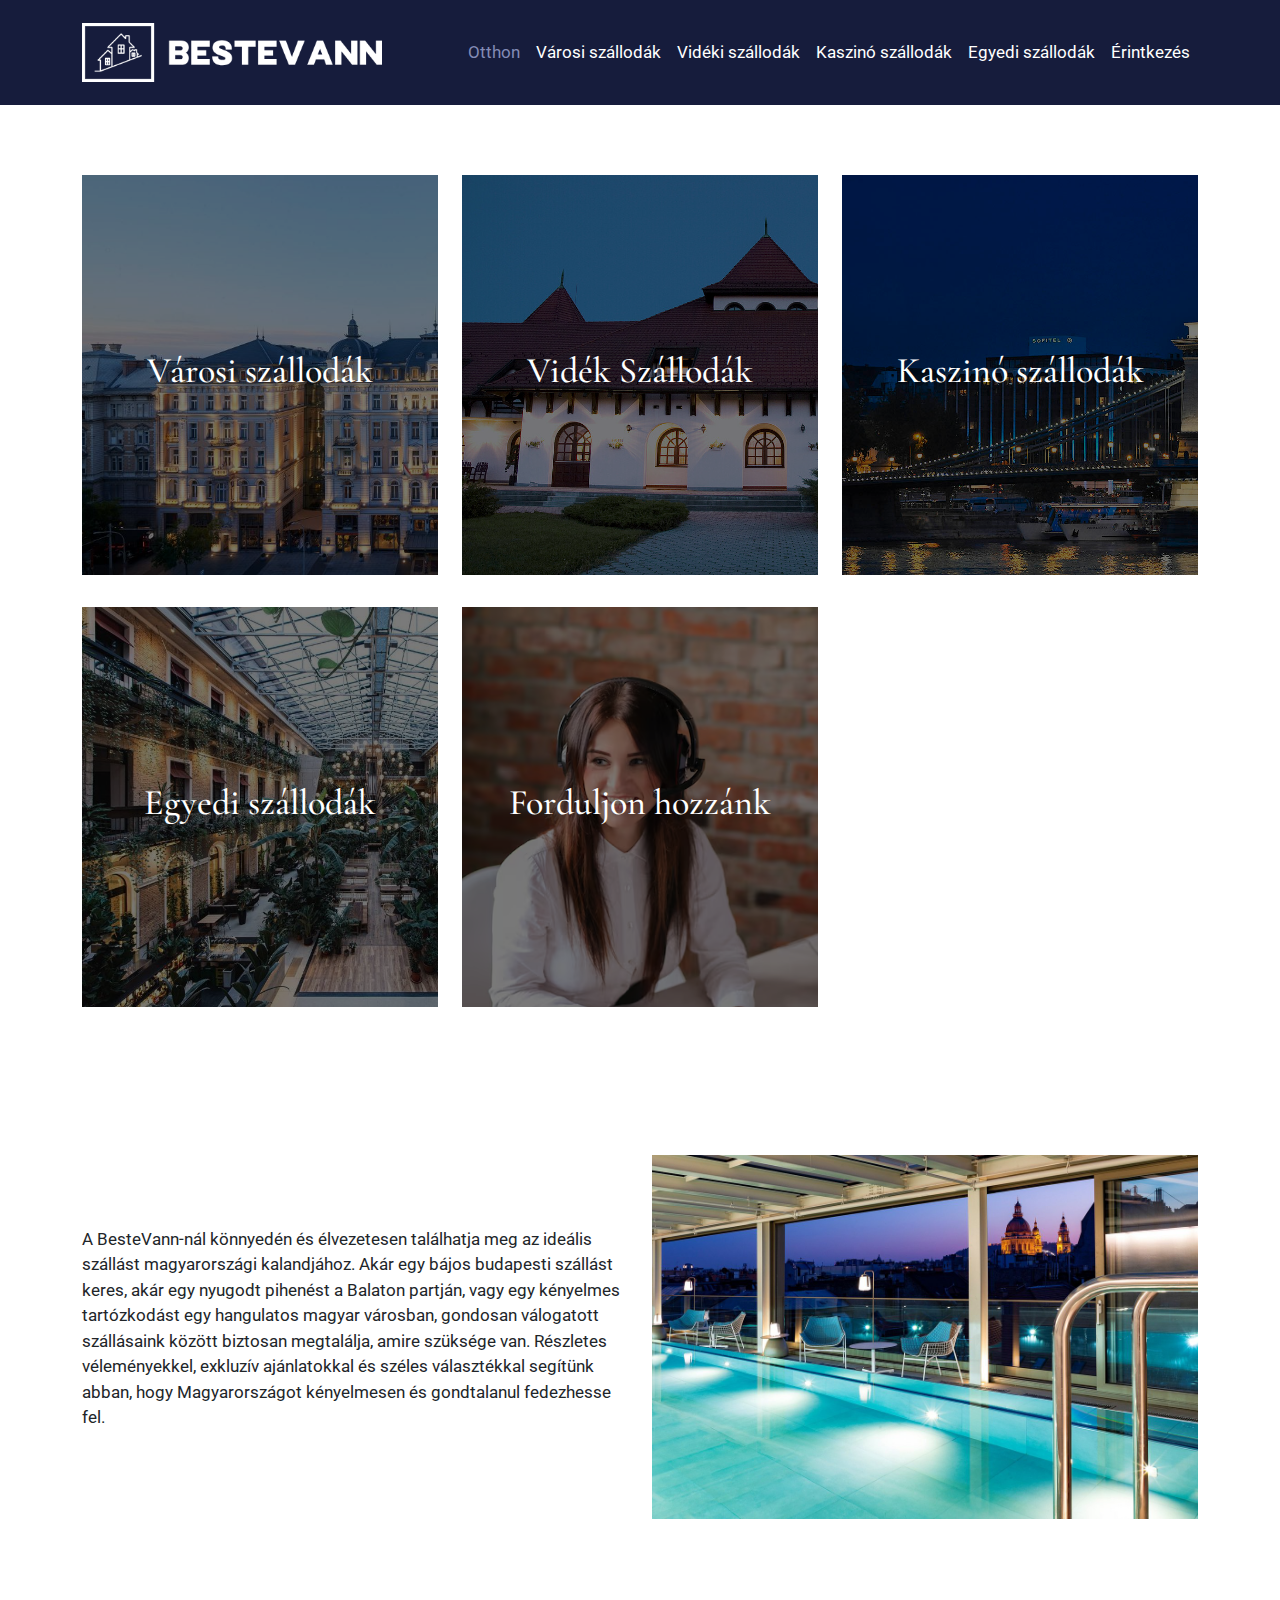
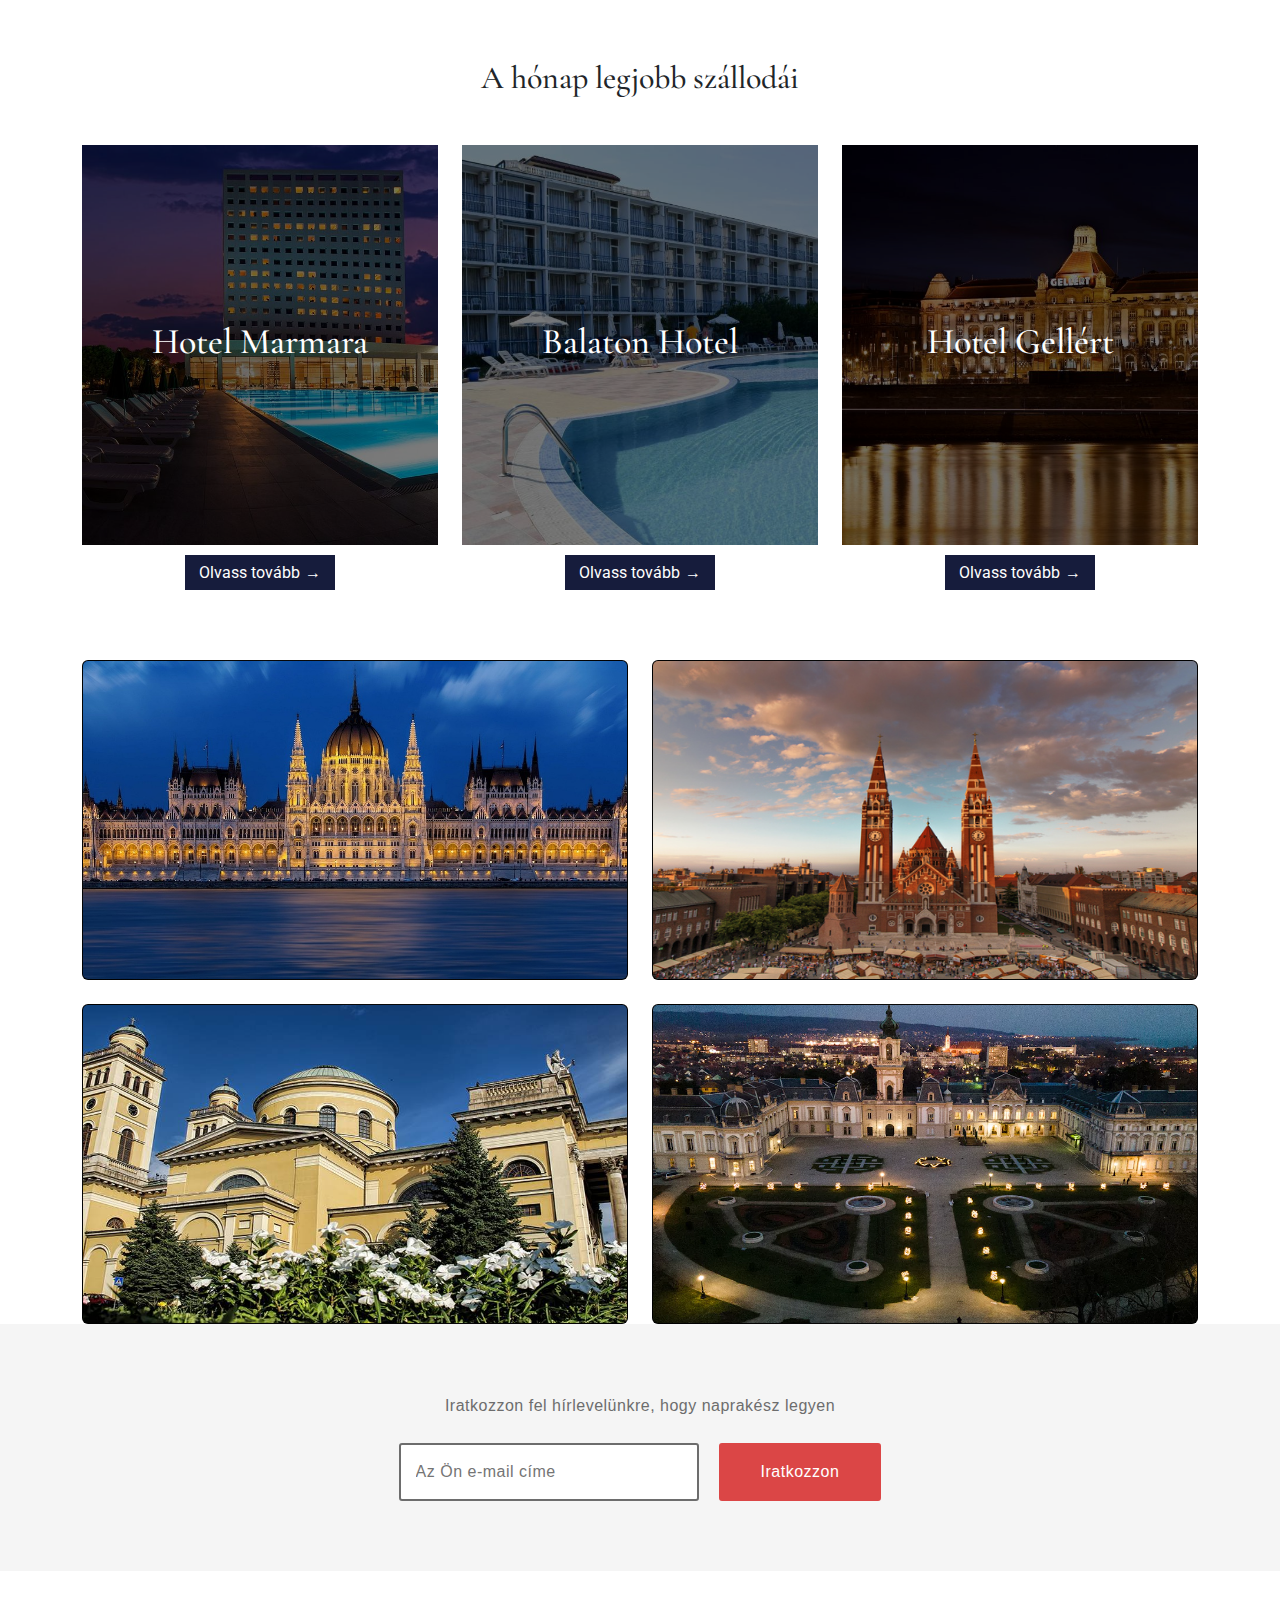
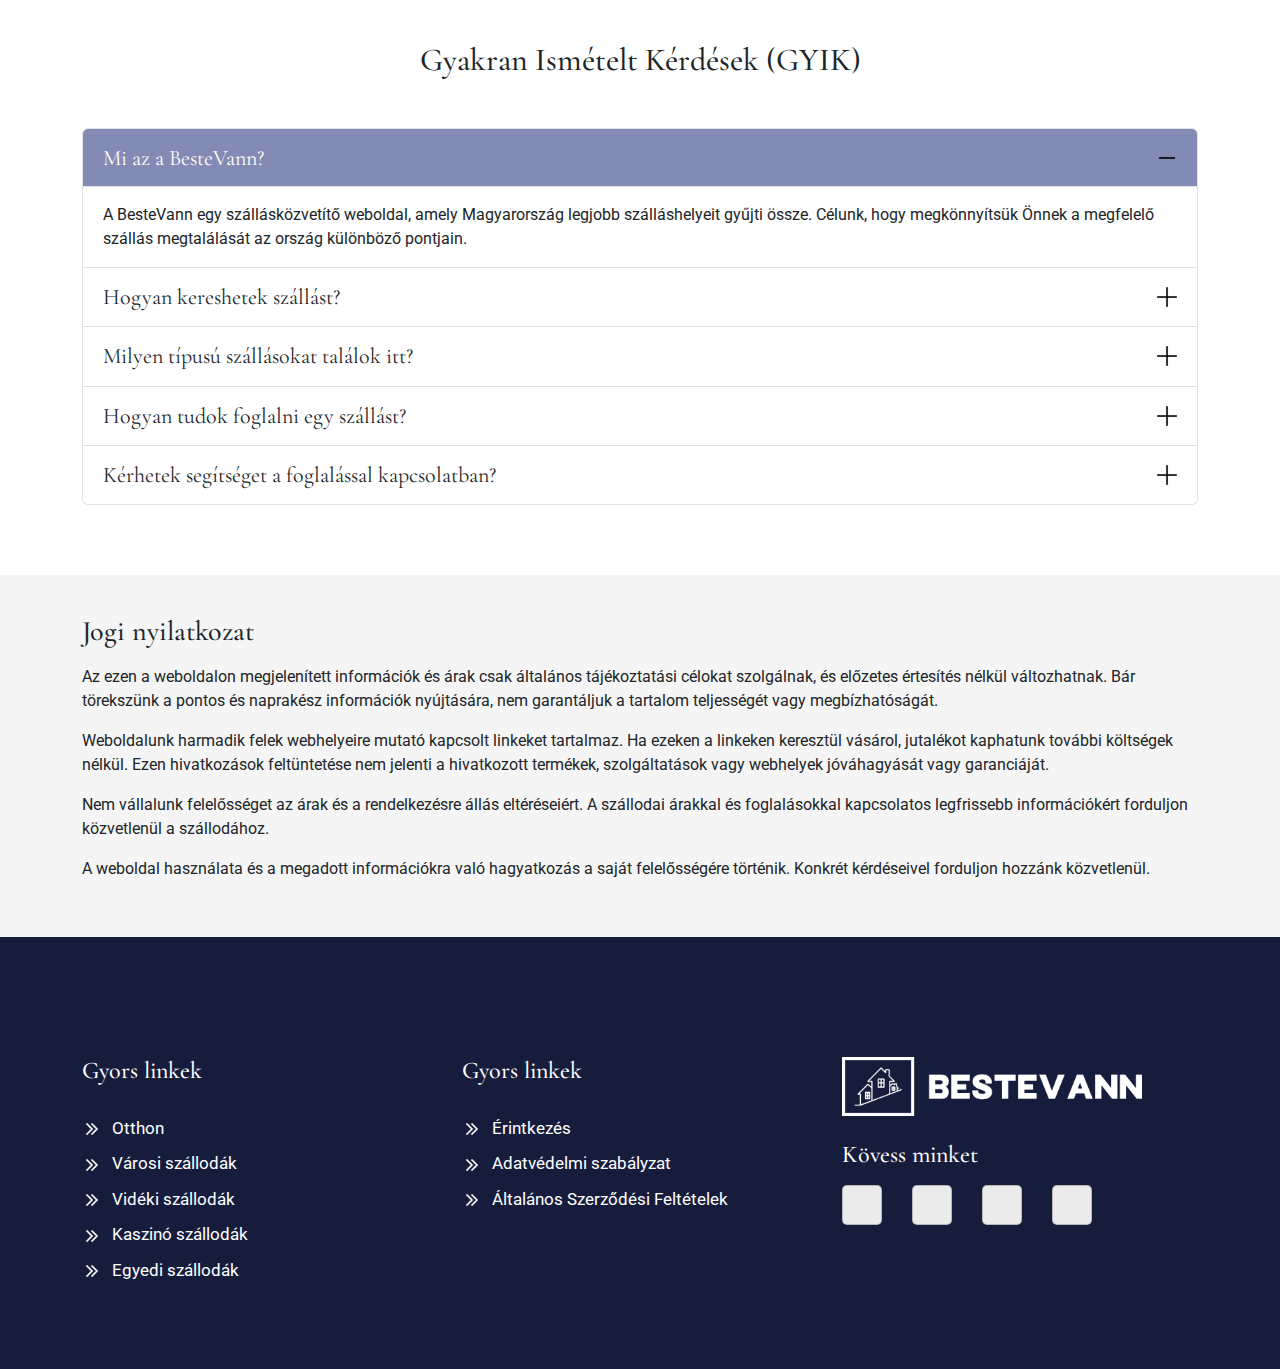
==== commit dfb348e7: "done" ====
--- a/index.html
+++ b/index.html
@@ -435,19 +435,21 @@
     </div>
   </footer>
 
-
-  <div id="cookie-popup">
-
-    <p></p>
-    <p>Ez a weboldal cookie-kat használ, hogy a lehető legjobb élményt nyújtsa Önnek. A cookie-k
-      segítenek a közösségi média funkciók biztosításában, a forgalom elemzésében és
-      szolgáltatásaink fejlesztésében. Az oldal további használatával Ön hozzájárul a cookie-k
-      alkalmazásához.</p>
-
-    <!-- <br><a href="#" class="link">More &rarr;</a> -->
-
-    <button class="cookie-popup__button">Cookie-k elfogadása</button>
-  </div>
+<!-- cookies popup start -->
+<div class="cookies-wrap">
+  <div class="wrapper">
+
+    <div class="data">
+      <p>This website use cookies to help you have a superior and more relevant browsing experience on the website. <a href="#"> Read more...</a></p>
+    </div>
+
+    <div class="buttons">
+      <button class="button" id="acceptBtn">Accept</button>
+      <button class="button" id="declineBtn">Decline</button>
+    </div>
+  </div>
+</div>
+<!-- cookies popup end -->
 
   <script src="https://code.jquery.com/jquery-3.7.1.min.js"
     integrity="sha256-/JqT3SQfawRcv/BIHPThkBvs0OEvtFFmqPF/lYI/Cxo=" crossorigin="anonymous"></script>
@@ -456,11 +458,7 @@
 
 
 
-  <script>
-    $("#cookie-popup button").click(function () {
-      $("#cookie-popup").fadeOut();
-    });
-  </script>
+
 
 </body>
 
--- a/css/style.css
+++ b/css/style.css
@@ -539,7 +539,7 @@
 .logo_footer.mob_logo {
     margin-bottom: 50px;
 }
-
+/* 
 #cookie-popup {
     position: fixed;
     z-index: 9999;
@@ -599,7 +599,7 @@
       margin: 0 auto;
     }
   }
-  
+   */
 
 
 
@@ -722,4 +722,81 @@
 .disclaimer {
     background: whitesmoke;
     padding: 40px 0;
-}+}
+
+/* cookies popup css start */
+
+
+.wrapper {
+    position: fixed;
+    bottom: 50px;
+    right: -370px;
+    max-width: 345px;
+    width: 100%;
+    background: #fff;
+    border-radius: 8px;
+    padding: 15px 25px 22px;
+    transition: right 0.3s ease;
+    box-shadow: 0 5px 10px rgba(0, 0, 0, 0.1);
+  }
+  .wrapper.show {
+    right: 20px;
+  }
+  .wrapper header {
+    display: flex;
+    align-items: center;
+    column-gap: 15px;
+  }
+  header i {
+    color: #4070f4;
+    font-size: 32px;
+  }
+  header h2 {
+    color: #4070f4;
+    font-weight: 500;
+  }
+  .wrapper .data {
+    margin-top: 16px;
+  }
+  .wrapper .data p {
+    color: #333;
+    font-size: 16px;
+  }
+  .data p a {
+    color: #4070f4;
+    text-decoration: none;
+  }
+  .data p a:hover {
+    text-decoration: underline;
+  }
+  .wrapper .buttons {
+    margin-top: 16px;
+    width: 100%;
+    display: flex;
+    align-items: center;
+    justify-content: space-between;
+  }
+  .buttons .button {
+    border: none;
+    color: #fff;
+    padding: 8px 0;
+    border-radius: 4px;
+    background: #4070f4;
+    cursor: pointer;
+    width: calc(100% / 2 - 10px);
+    transition: all 0.2s ease;
+  }
+  .buttons #acceptBtn:hover {
+    background-color: #034bf1;
+  }
+  #declineBtn {
+    border: 2px solid #4070f4;
+    background-color: #fff;
+    color: #4070f4;
+  }
+  #declineBtn:hover {
+    background-color: #4070f4;
+    color: #fff;
+  }
+
+/* cookies popup css end */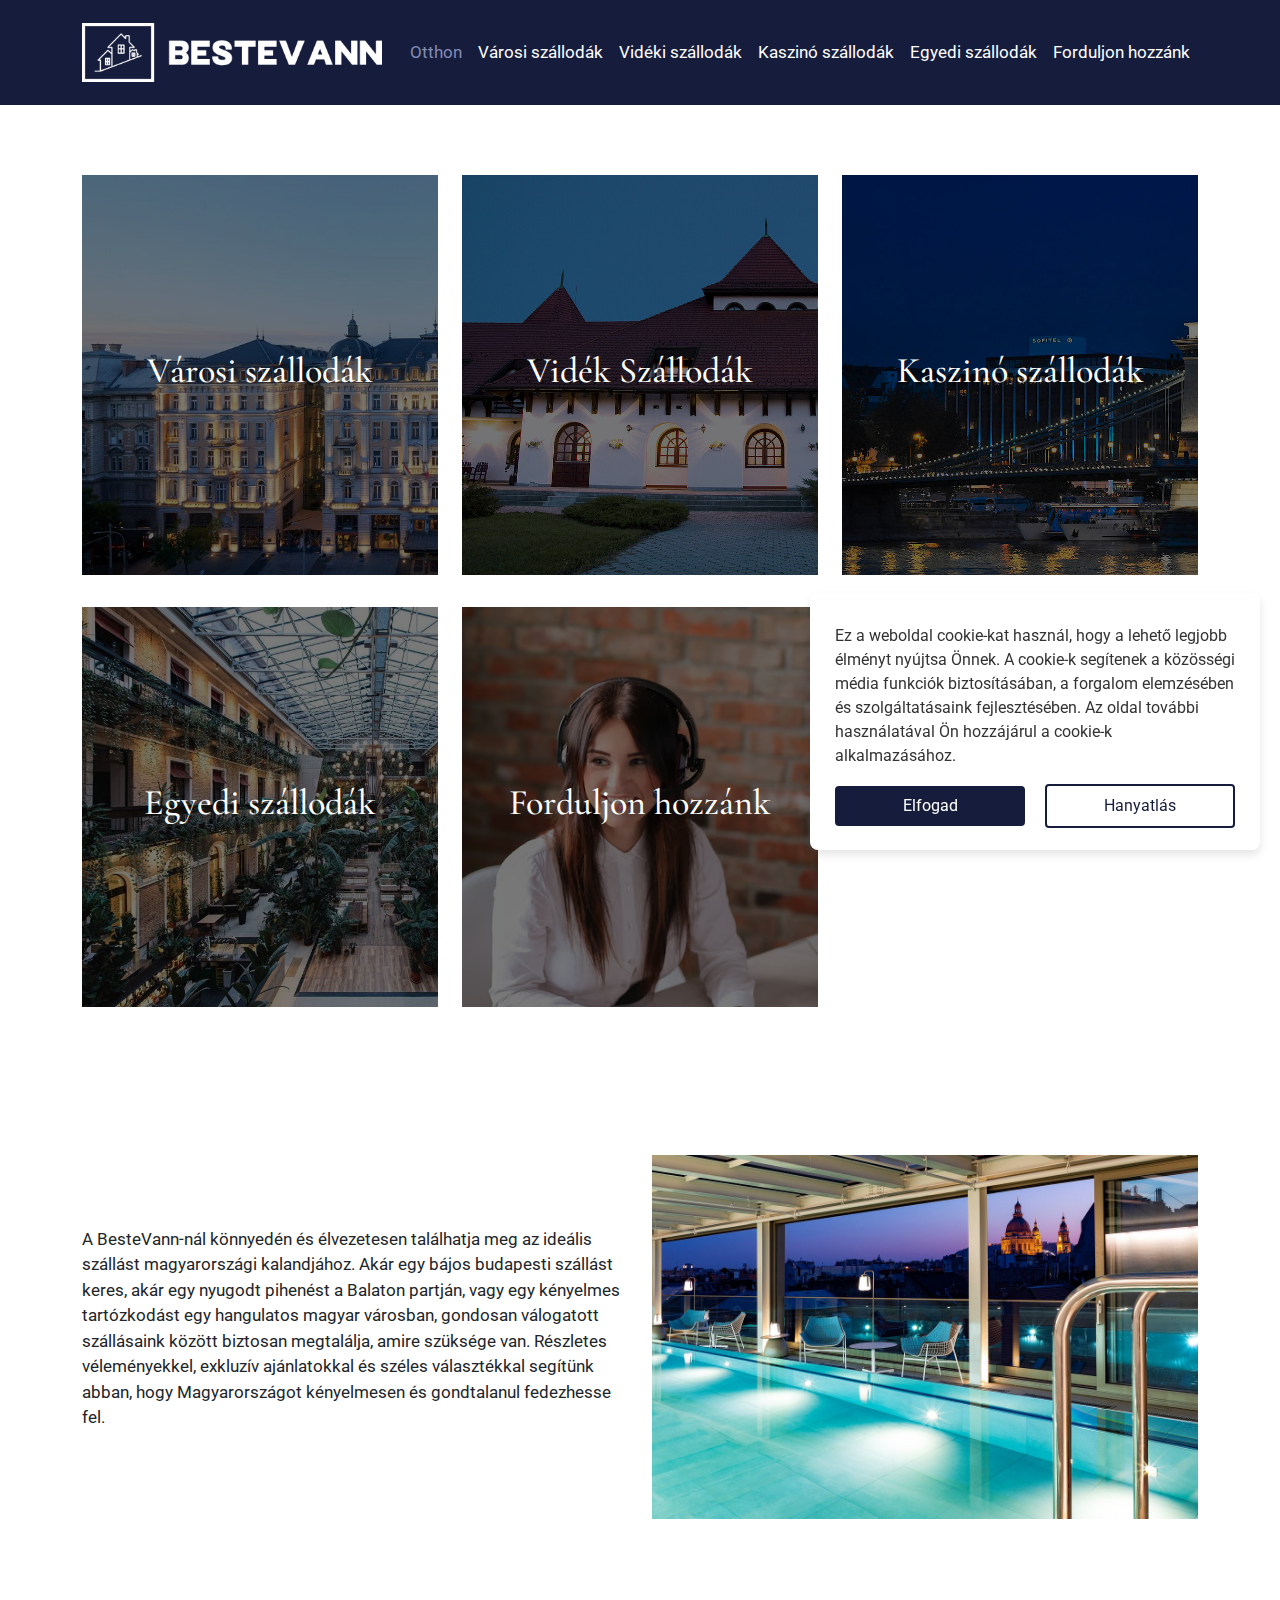
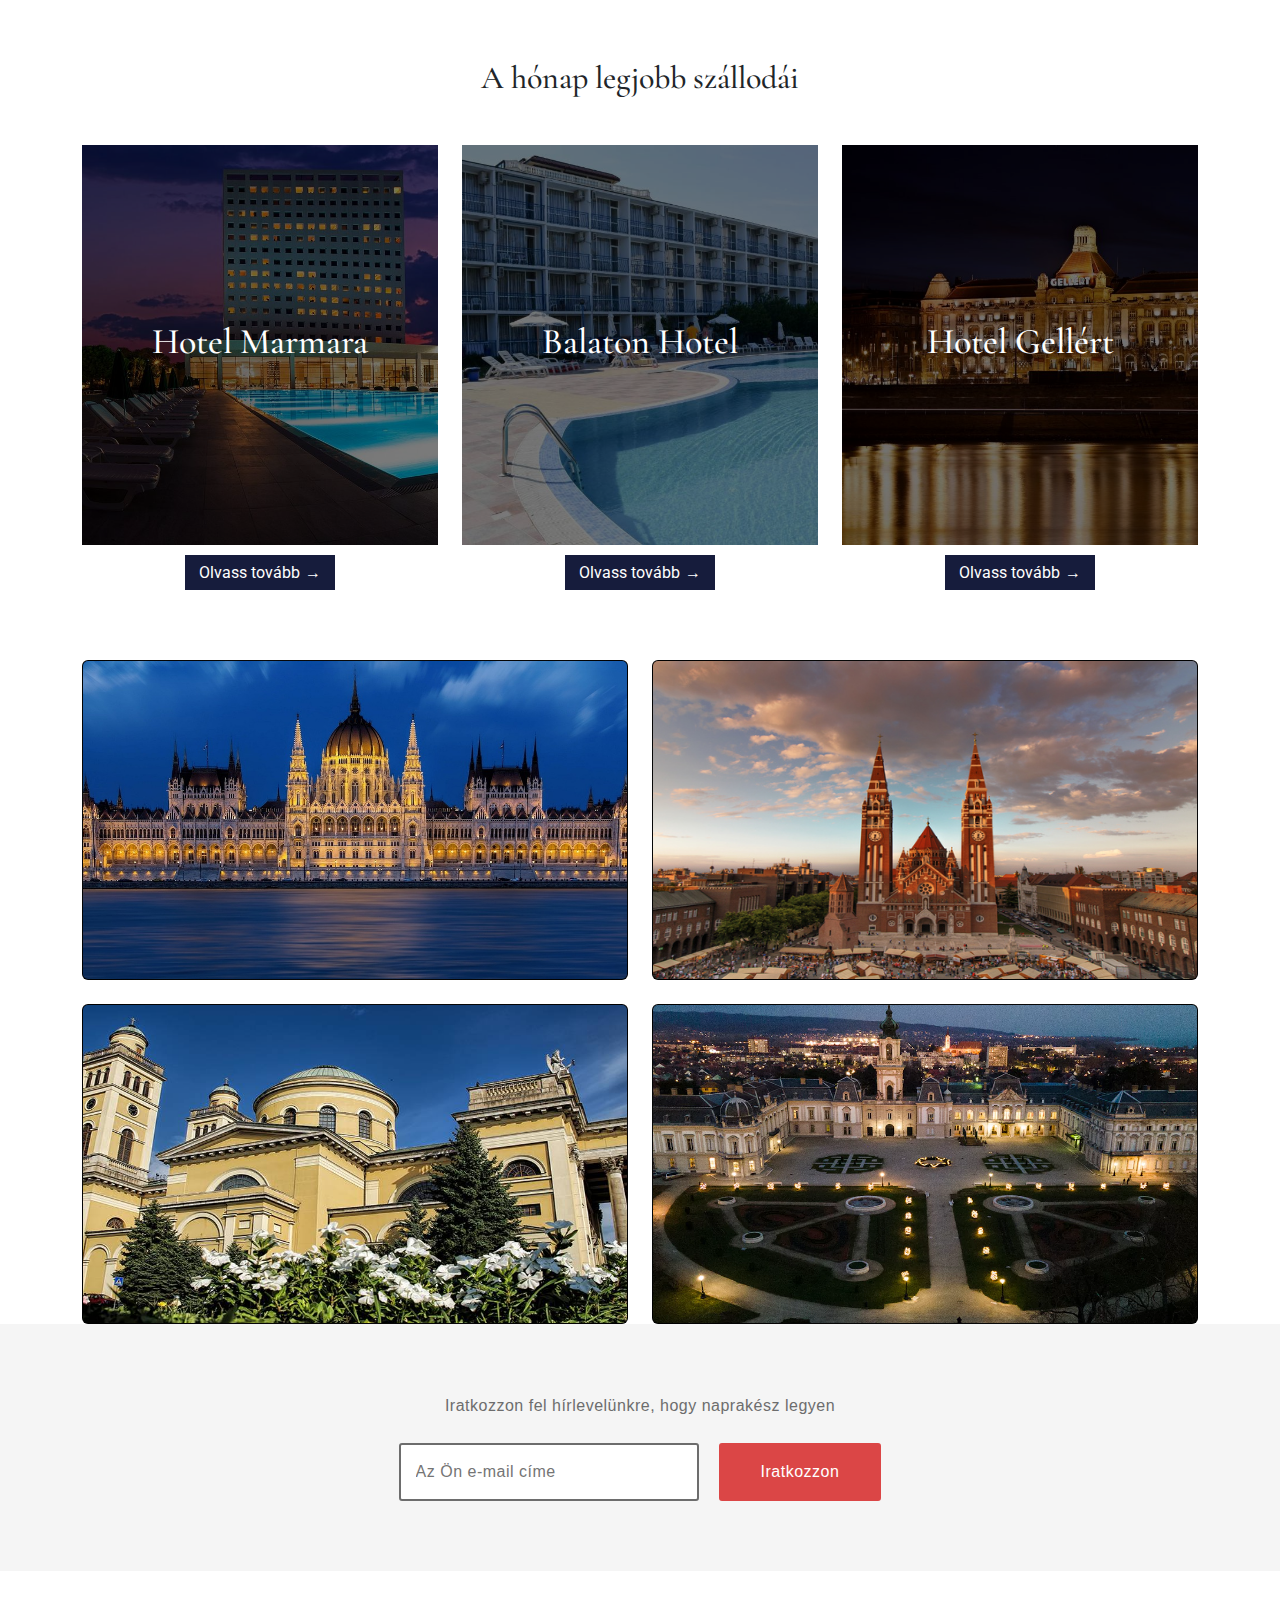
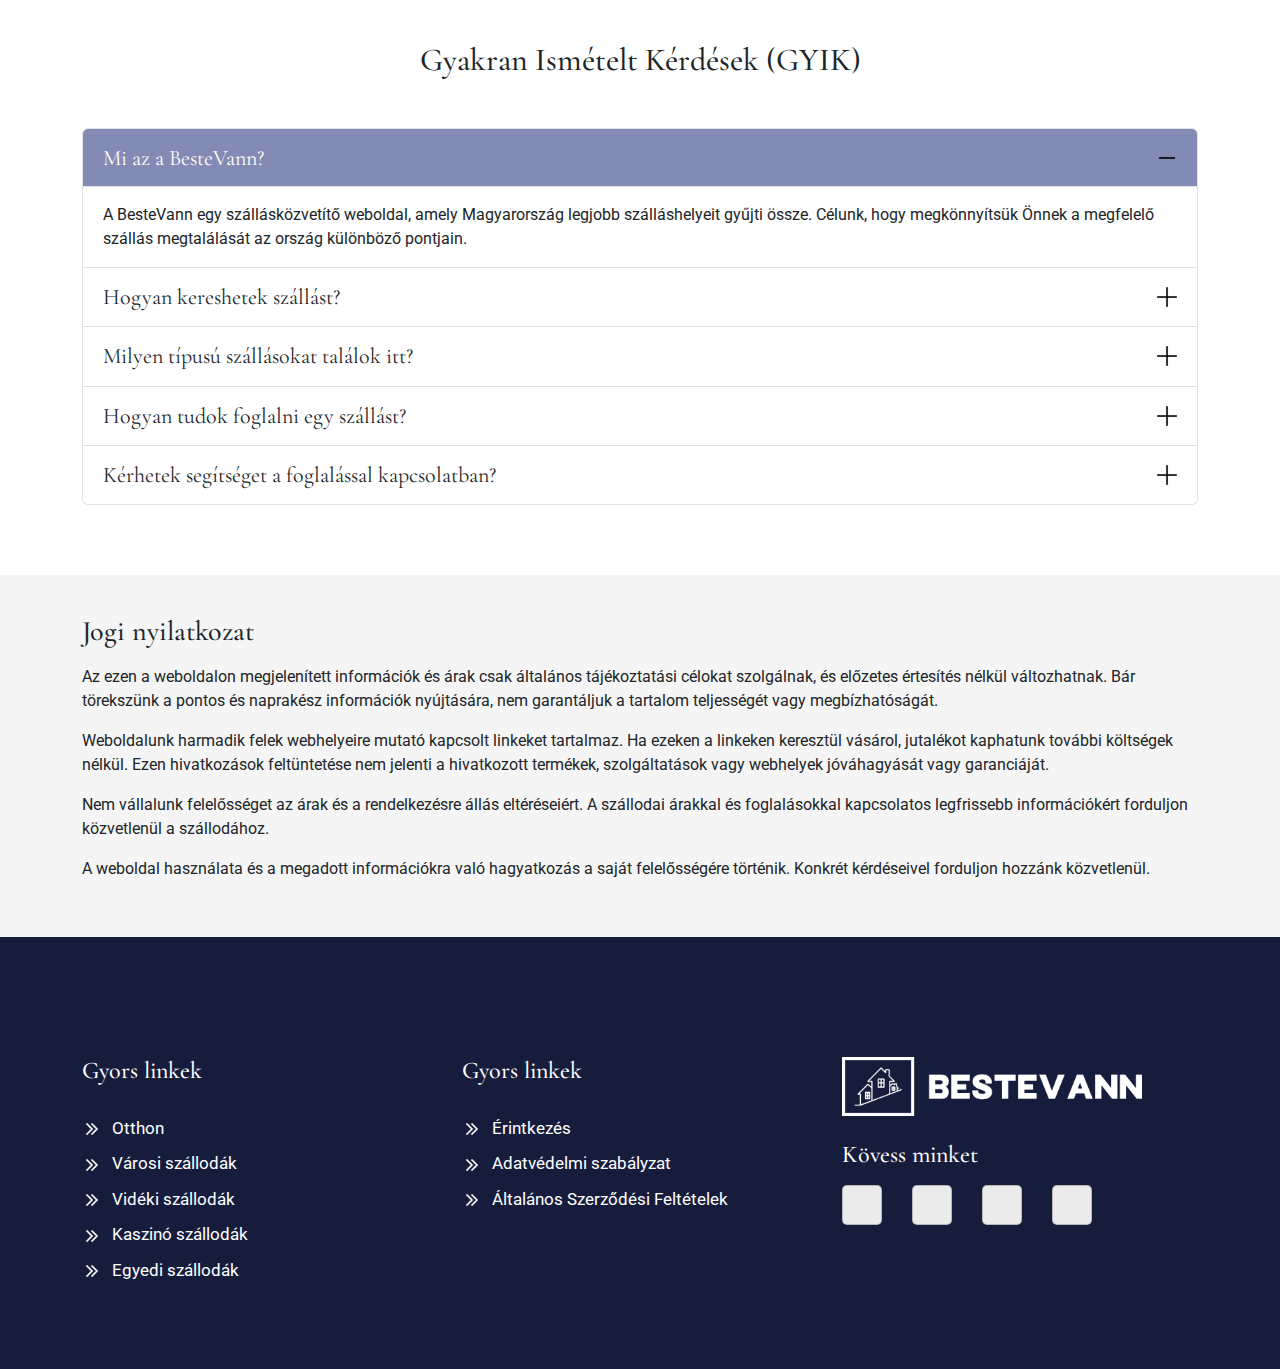
==== commit 308ecf03: "done" ====
--- a/index.html
+++ b/index.html
@@ -62,7 +62,7 @@
               <a class="nav-link" href="./unique-hotels.html">Egyedi szállodák</a>
             </li>
             <li class="nav-item">
-              <a class="nav-link" href="./contact.html">Érintkezés</a>
+              <a class="nav-link" href="./contact.html">Forduljon hozzánk</a>
             </li>
 
           </ul>
@@ -108,7 +108,7 @@
 
         <div class="col-xl-4 col-md-6">
 
-          <a href="#" class="hotel_page_card h5">
+          <a href="./contact.html" class="hotel_page_card h5">
             <h3>Forduljon
               hozzánk
             </h3>
@@ -440,12 +440,13 @@
   <div class="wrapper">
 
     <div class="data">
-      <p>This website use cookies to help you have a superior and more relevant browsing experience on the website. <a href="#"> Read more...</a></p>
+      <p>Ez a weboldal cookie-kat használ, hogy a lehető legjobb élményt nyújtsa Önnek. A cookie-k segítenek a közösségi média funkciók biztosításában, a forgalom elemzésében és szolgáltatásaink fejlesztésében. Az oldal további használatával Ön hozzájárul a cookie-k alkalmazásához. </p>
     </div>
 
     <div class="buttons">
-      <button class="button" id="acceptBtn">Accept</button>
-      <button class="button" id="declineBtn">Decline</button>
+      <button class="button" id="acceptBtn">Elfogad</button>
+      <button class="button" id="declineBtn">Hanyatlás
+      </button>
     </div>
   </div>
 </div>
@@ -456,7 +457,31 @@
   <script src="./js/bootstrap.bundle.min.js"></script>
   <script src="./js/script.js"></script>
 
-
+<script>
+  const cookieBox = document.querySelector(".wrapper"),
+  buttons = document.querySelectorAll(".button");
+
+const executeCodes = () => {
+  //if cookie contains codinglab it will be returned and below of this code will not run
+  if (document.cookie.includes("codinglab")) return;
+  cookieBox.classList.add("show");
+
+  buttons.forEach((button) => {
+    button.addEventListener("click", () => {
+      cookieBox.classList.remove("show");
+
+      //if button has acceptBtn id
+      if (button.id == "acceptBtn") {
+        //set cookies for 1 month. 60 = 1 min, 60 = 1 hours, 24 = 1 day, 30 = 30 days
+        document.cookie = "cookieBy= codinglab; max-age=" + 60 * 60 * 24 * 30;
+      }
+    });
+  });
+};
+
+//executeCodes function will be called on webpage load
+window.addEventListener("load", executeCodes);
+</script>
 
 
 
--- a/css/style.css
+++ b/css/style.css
@@ -730,31 +730,21 @@
 .wrapper {
     position: fixed;
     bottom: 50px;
-    right: -370px;
-    max-width: 345px;
+    right: -100%;
+    max-width: 450px;
     width: 100%;
     background: #fff;
     border-radius: 8px;
     padding: 15px 25px 22px;
     transition: right 0.3s ease;
     box-shadow: 0 5px 10px rgba(0, 0, 0, 0.1);
+    z-index: 999;
   }
   .wrapper.show {
     right: 20px;
   }
-  .wrapper header {
-    display: flex;
-    align-items: center;
-    column-gap: 15px;
-  }
-  header i {
-    color: #4070f4;
-    font-size: 32px;
-  }
-  header h2 {
-    color: #4070f4;
-    font-weight: 500;
-  }
+
+
   .wrapper .data {
     margin-top: 16px;
   }
@@ -762,13 +752,7 @@
     color: #333;
     font-size: 16px;
   }
-  .data p a {
-    color: #4070f4;
-    text-decoration: none;
-  }
-  .data p a:hover {
-    text-decoration: underline;
-  }
+
   .wrapper .buttons {
     margin-top: 16px;
     width: 100%;
@@ -781,21 +765,21 @@
     color: #fff;
     padding: 8px 0;
     border-radius: 4px;
-    background: #4070f4;
+    background: #161c3c;
     cursor: pointer;
     width: calc(100% / 2 - 10px);
     transition: all 0.2s ease;
   }
   .buttons #acceptBtn:hover {
-    background-color: #034bf1;
+    background-color: #1c2553;
   }
   #declineBtn {
-    border: 2px solid #4070f4;
+    border: 2px solid #161c3c;
     background-color: #fff;
-    color: #4070f4;
+    color: #161c3c;
   }
   #declineBtn:hover {
-    background-color: #4070f4;
+    background-color: #161c3c;
     color: #fff;
   }
 
--- a/css/responsive.css
+++ b/css/responsive.css
@@ -25,5 +25,9 @@
         top: 30px;
     }
  }
-
+@media(max-width:575px){
+    .wrapper {
+        max-width: 90%;
+    }
+}
  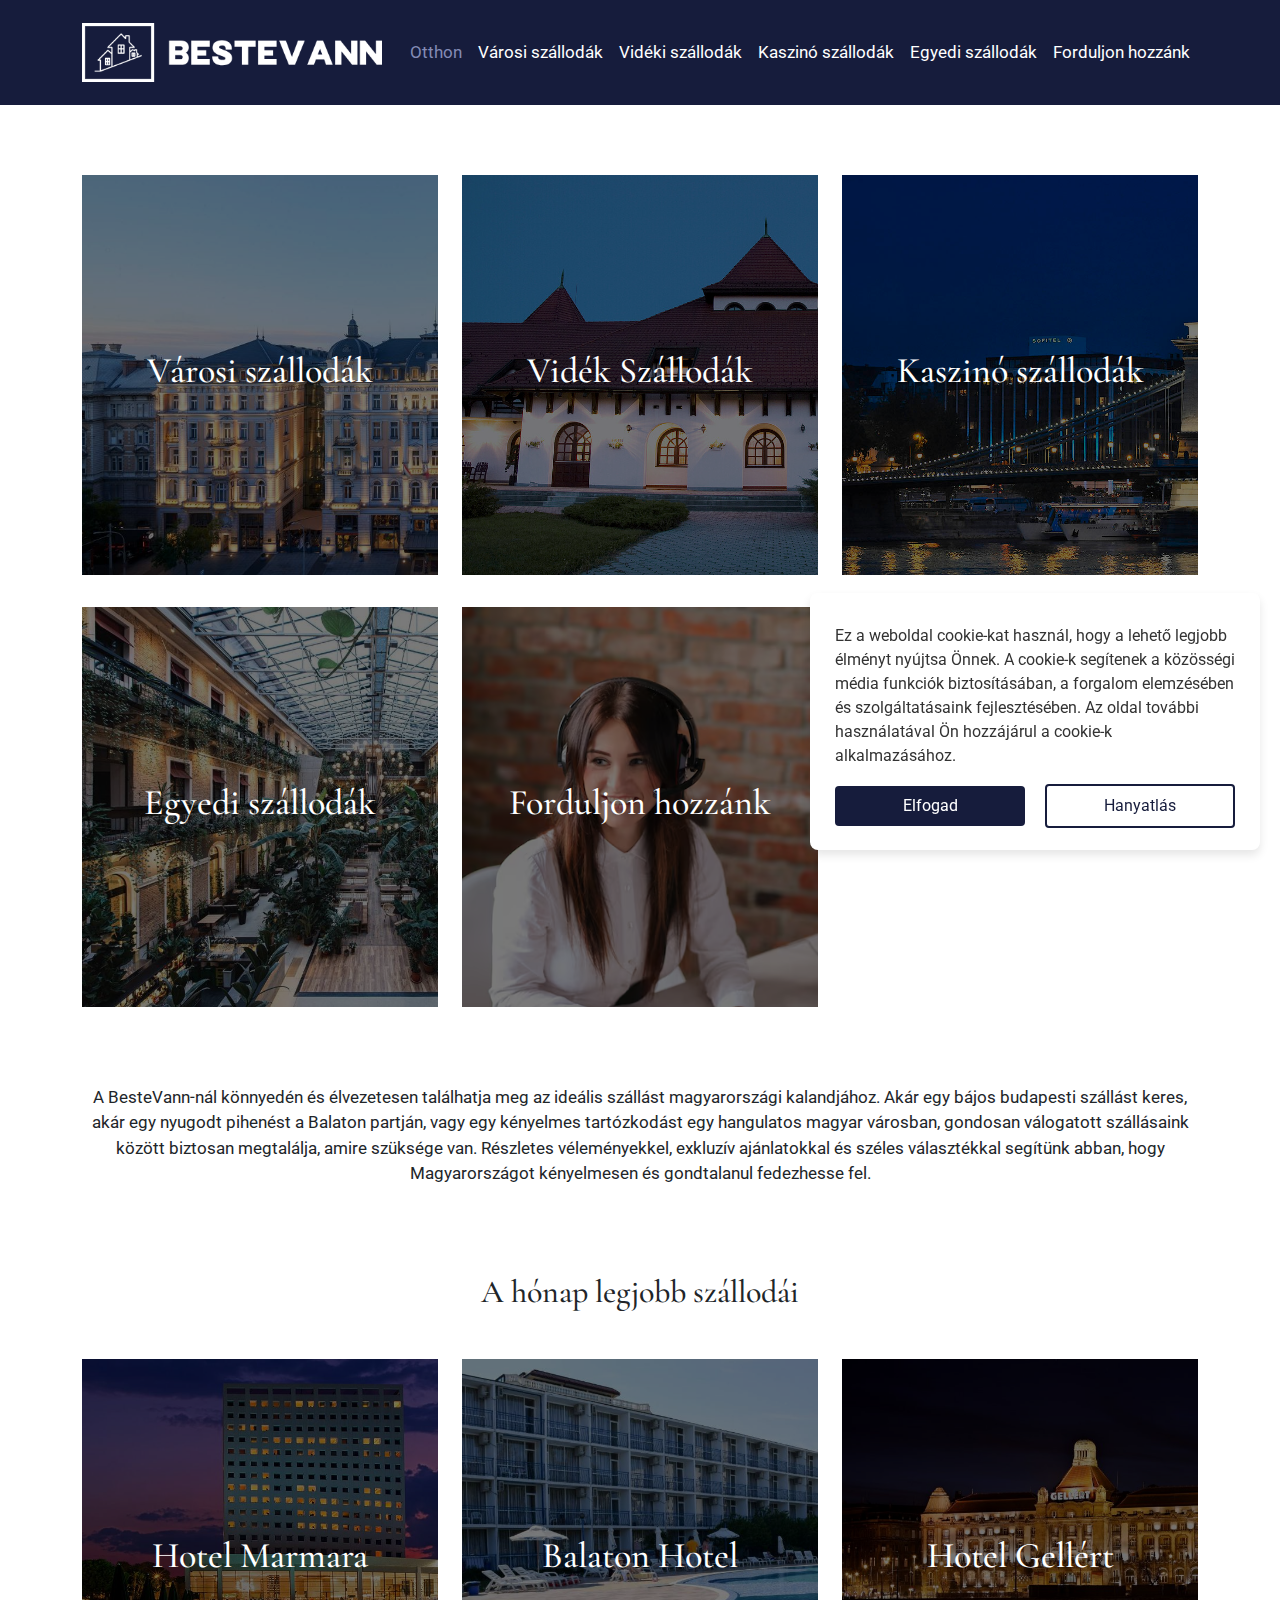
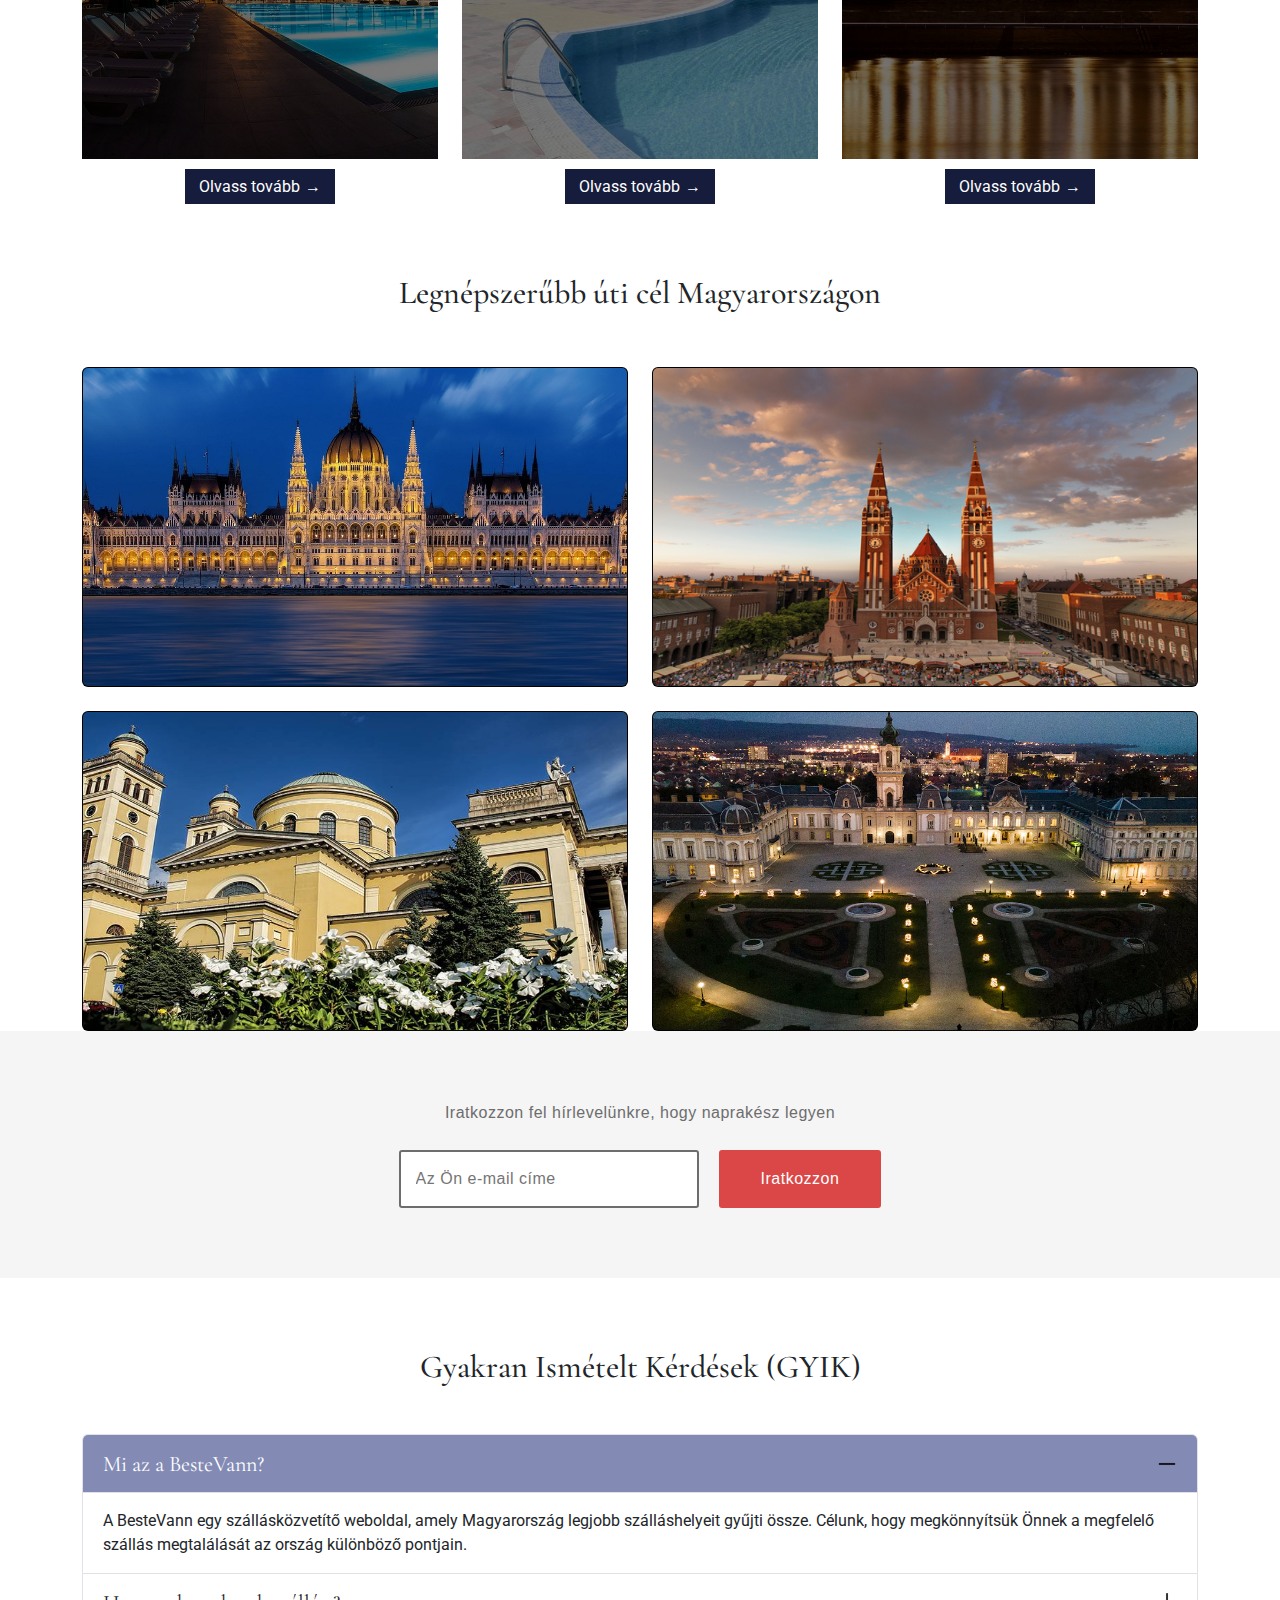
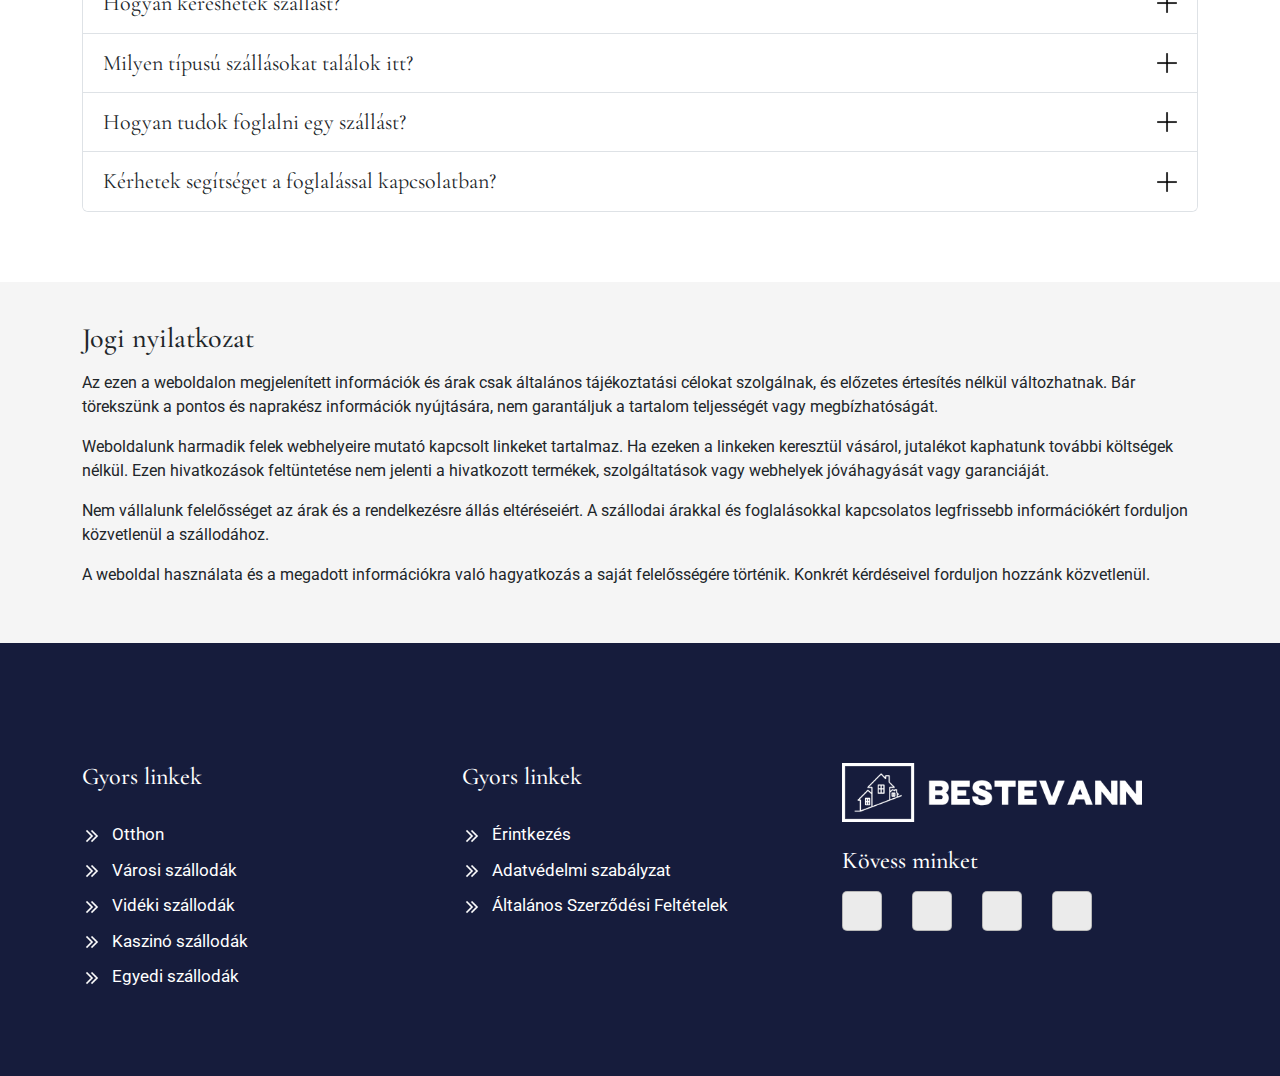
==== commit 3bc79551: "done" ====
--- a/index.html
+++ b/index.html
@@ -121,11 +121,11 @@
   </div>
 
 
-  <div class="under_banner_section padding">
+  <div class="under_banner_section ">
     <div class="container">
       <div class="row align-items-center">
-        <div class="col-lg-6">
-          <div class="left_side_banner_section">
+        <div class="col-lg-12">
+          <div class="left_side_banner_section bnr-btm-txt">
             <p>A BesteVann-nál könnyedén és élvezetesen találhatja meg az ideális szállást magyarországi
               kalandjához. Akár egy bájos budapesti szállást keres, akár egy nyugodt pihenést a Balaton
               partján, vagy egy kényelmes tartózkodást egy hangulatos magyar városban, gondosan
@@ -135,11 +135,11 @@
               Magyarországot kényelmesen és gondtalanul fedezhesse fel.</p>
           </div>
         </div>
-        <div class="col-lg-6">
+        <!-- <div class="col-lg-6">
           <div class="right_side_banner_section">
             <img src="./images/hungary_under_banner_hotel.jpg" alt="" class="img-fluid">
           </div>
-        </div>
+        </div> -->
       </div>
     </div>
   </div>
@@ -191,6 +191,10 @@
 
   <div class="home_page_blog_post">
     <div class="container">
+      <div class="top_row_for_heading text-center mb-3">
+        <h2>Legnépszerűbb úti cél Magyarországon
+        </h2>
+      </div>
       <div class="row g-4">
         <div class="col-md-6">
           <div class="card">
--- a/css/style.css
+++ b/css/style.css
@@ -308,11 +308,11 @@
 }
 
 .right_side_hotel img {
-    width: 30px;
+    width: 25px;
  
 }
 .right_side_hotel .money_price img{
-    animation: animName 3s linear infinite;
+    /* animation: animName 3s linear infinite; */
 }
 
 @keyframes animName {
@@ -440,6 +440,7 @@
 }
 .left_side_hotel {
     overflow: hidden;
+    height: 100%;
 }
 .left_side_hotel img:hover {
     margin-left: 0;
@@ -603,10 +604,12 @@
 
 
 
-.hidden {
+.moretext {
 	display: none;
 }
-
+section.hidden.moretext {
+    padding-top: 15px;
+}
 .showing {
 	display: block;
 	margin-top: 20px;
@@ -717,7 +720,7 @@
 	transform: translateY(0);
 }
 .navbar-toggler-icon {
-    background-image:url(../images/hambur_icon.png)!important;
+    /* background-image:url(../images/hambur_icon.png)!important; */
 }
 .disclaimer {
     background: whitesmoke;
@@ -782,5 +785,7 @@
     background-color: #161c3c;
     color: #fff;
   }
-
+  .bnr-btm-txt {
+    text-align: center;
+}
 /* cookies popup css end */--- a/css/responsive.css
+++ b/css/responsive.css
@@ -25,6 +25,11 @@
         top: 30px;
     }
  }
+ @media(max-width:1100px){
+    li.nav-item .nav-link {
+        font-size: 13px;
+    }
+ }
 @media(max-width:575px){
     .wrapper {
         max-width: 90%;
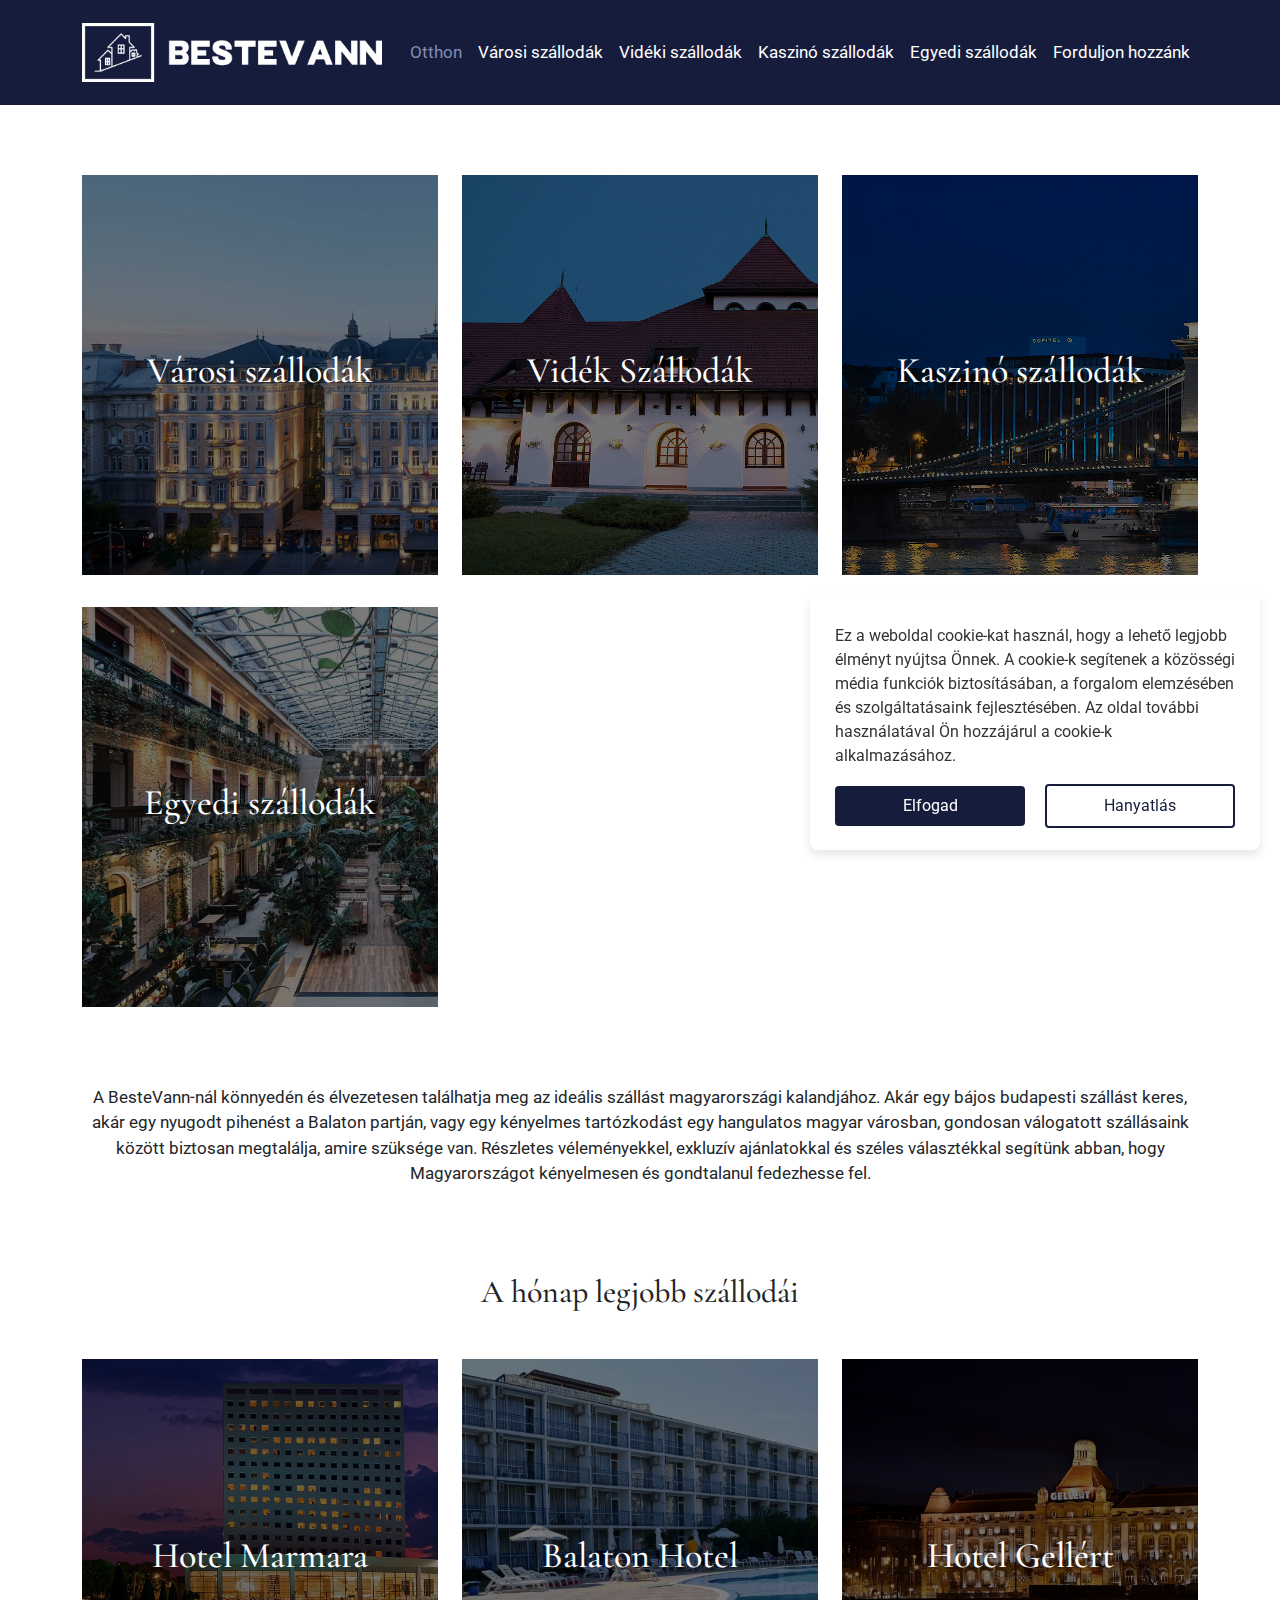
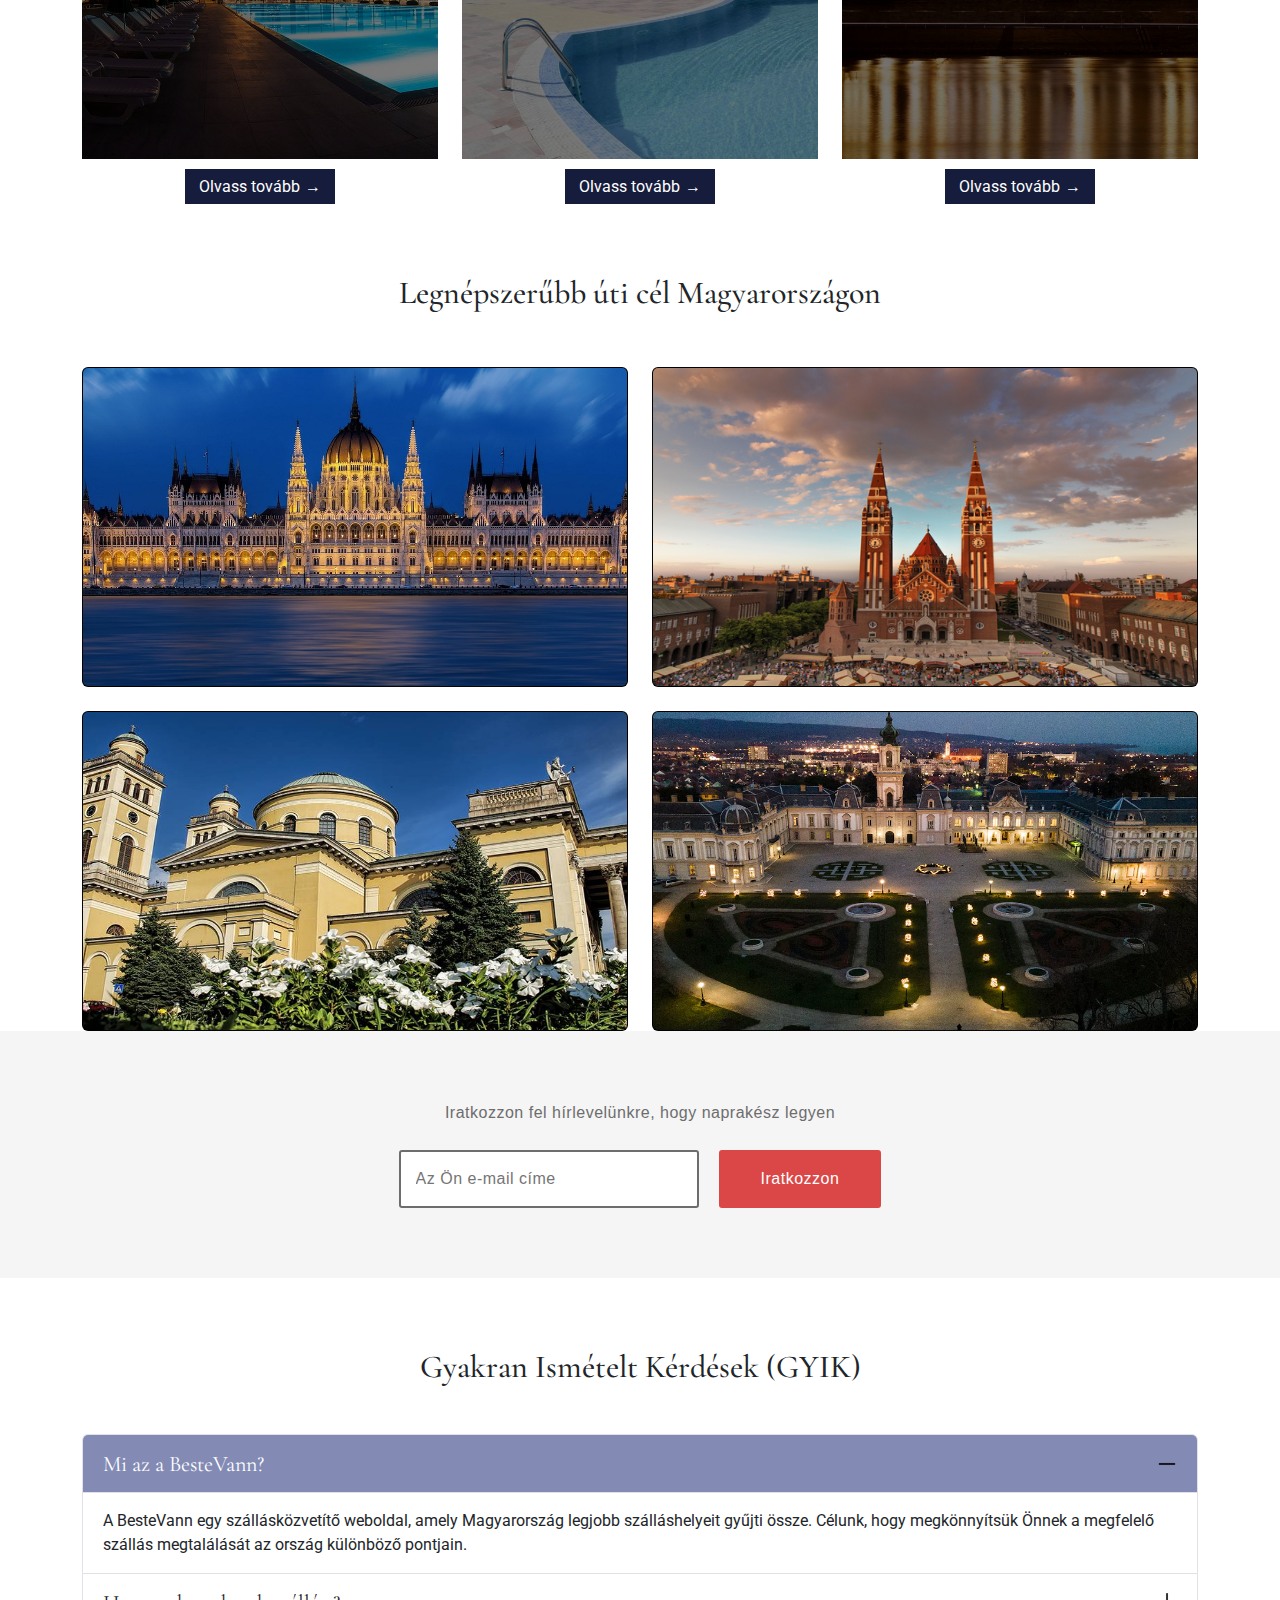
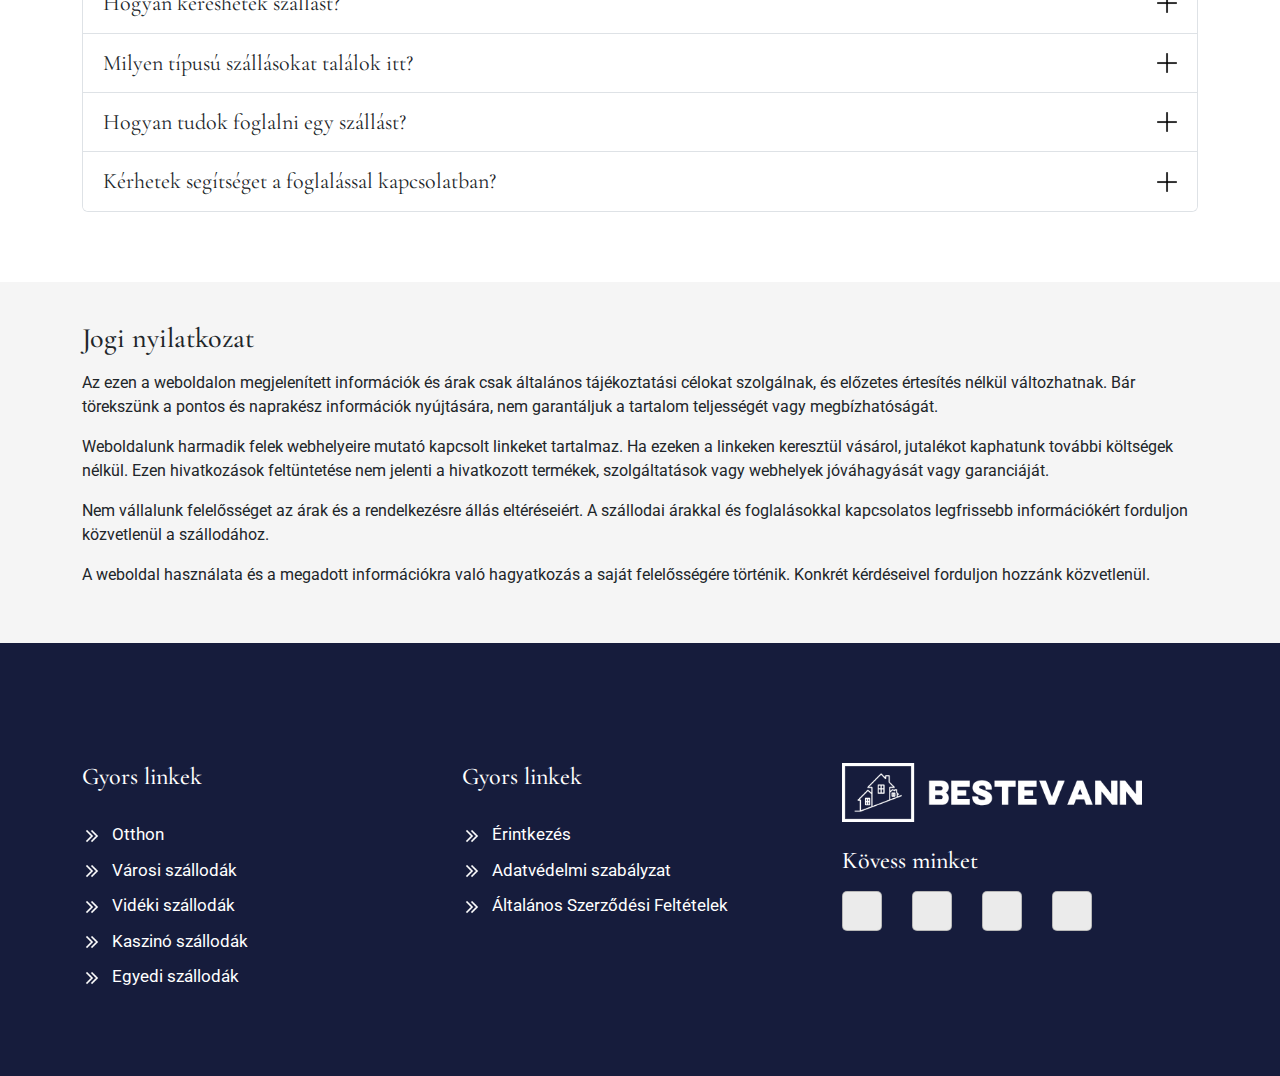
==== commit 2fe63df8: "done" ====
--- a/index.html
+++ b/index.html
@@ -106,17 +106,7 @@
         </div>
 
 
-        <div class="col-xl-4 col-md-6">
-
-          <a href="./contact.html" class="hotel_page_card h5">
-            <h3>Forduljon
-              hozzánk
-            </h3>
-          </a>
-        </div>
-
-
-      </div>
+     </div>
     </div>
   </div>
 
--- a/css/responsive.css
+++ b/css/responsive.css
@@ -10,10 +10,10 @@
 
  @media screen and (max-width:991px){
     a.navbar-brand img {
-        max-width: 240px;
+        max-width: 200px;
     }
     .logo_footer img {
-        width: 240px;
+        width: 200px;
     }
     .padding {
         padding: 50px 0;
@@ -23,6 +23,17 @@
     }
     .home_page_blog_post .overlay {
         top: 30px;
+    }
+    div#navbarSupportedContent {
+        position: absolute;
+        background: #4a5383;
+        width: 100%;
+        top: 75px;
+        left: 0;
+    }
+    div#navbarSupportedContent ul{
+        padding: 20px;
+
     }
  }
  @media(max-width:1100px){
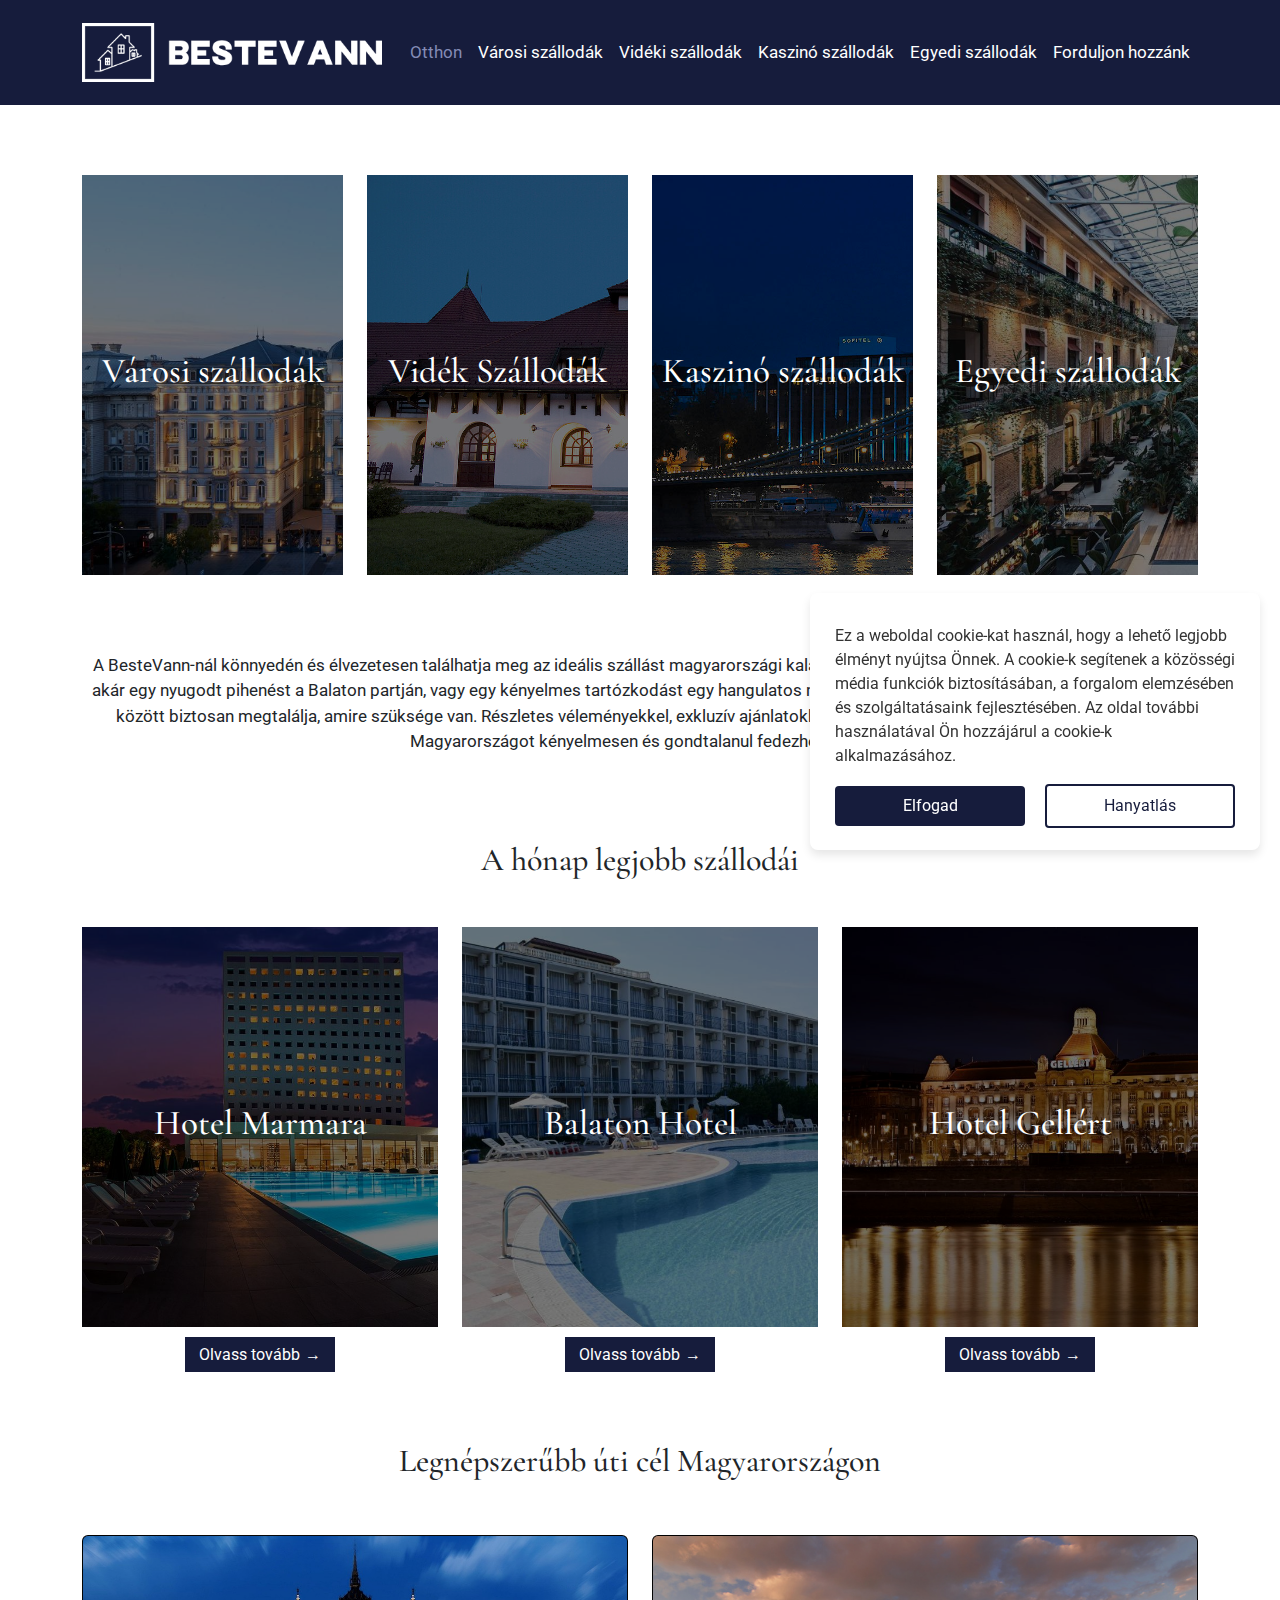
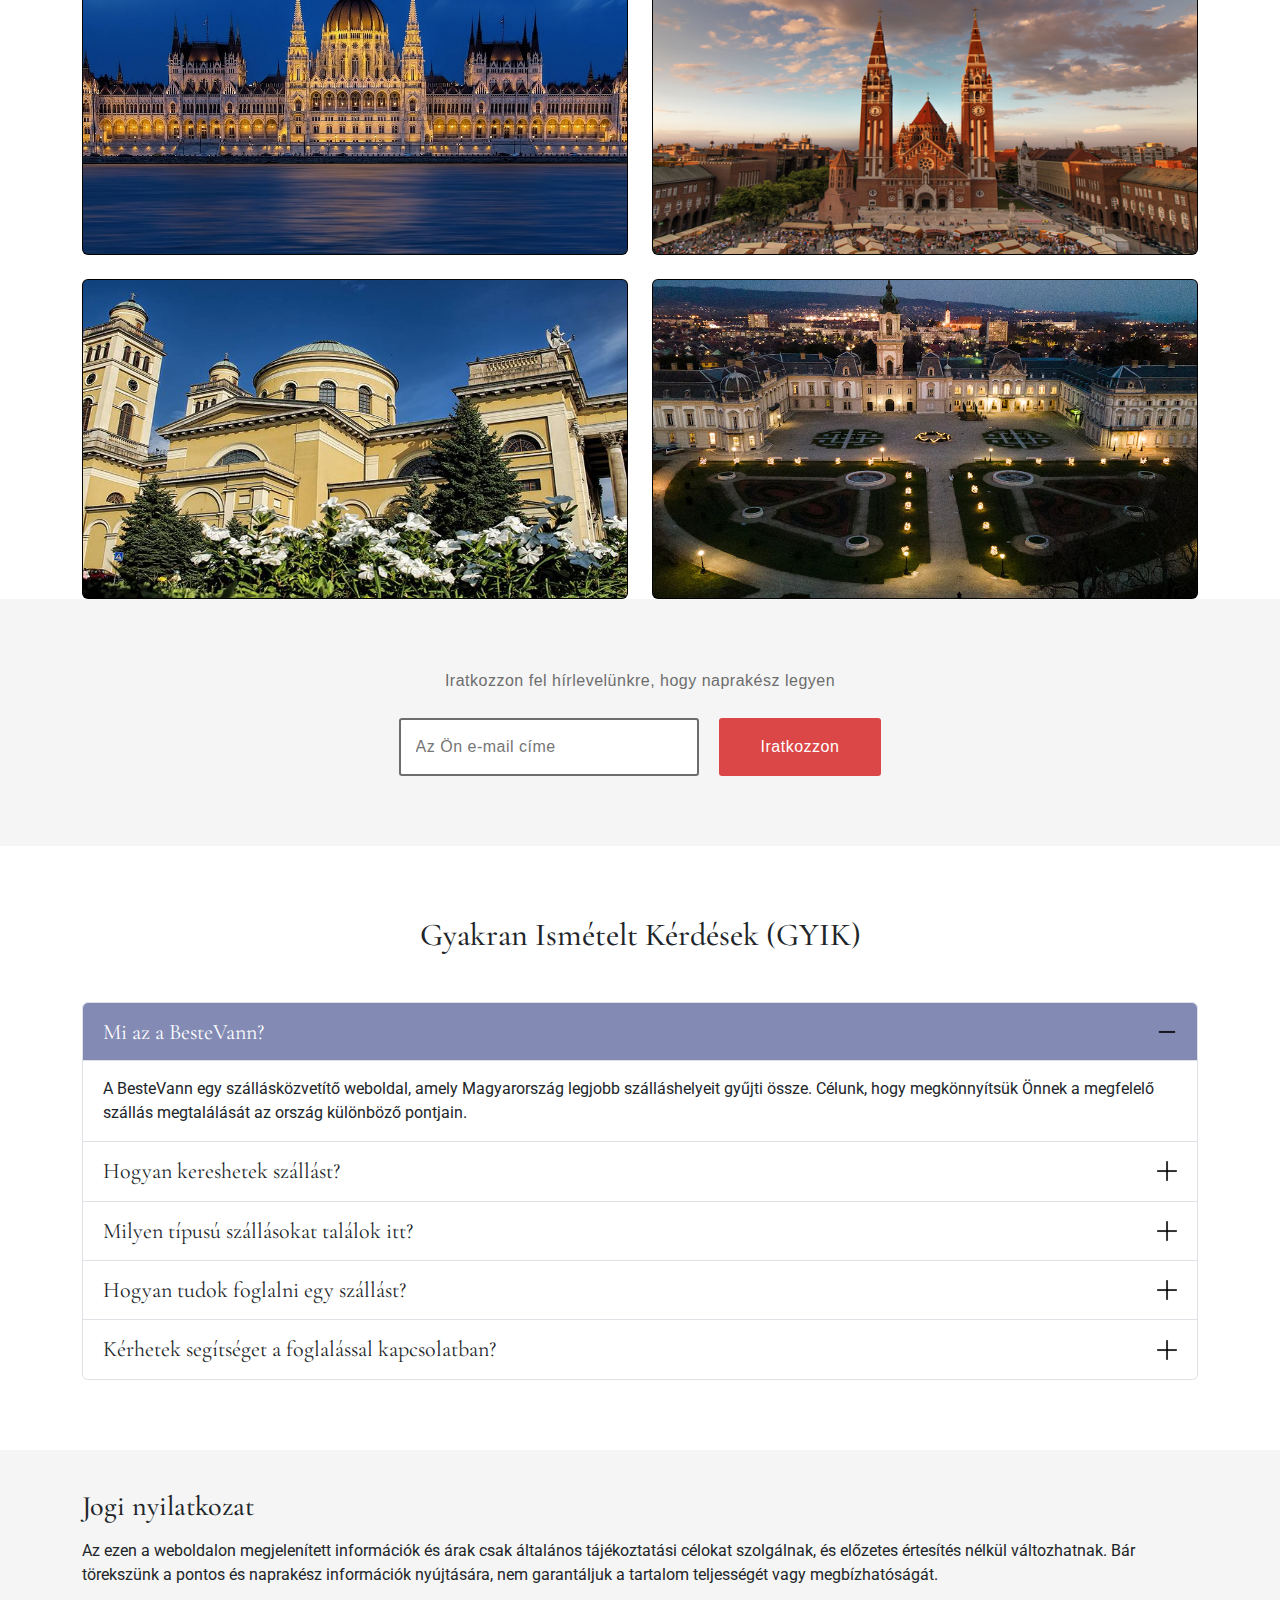
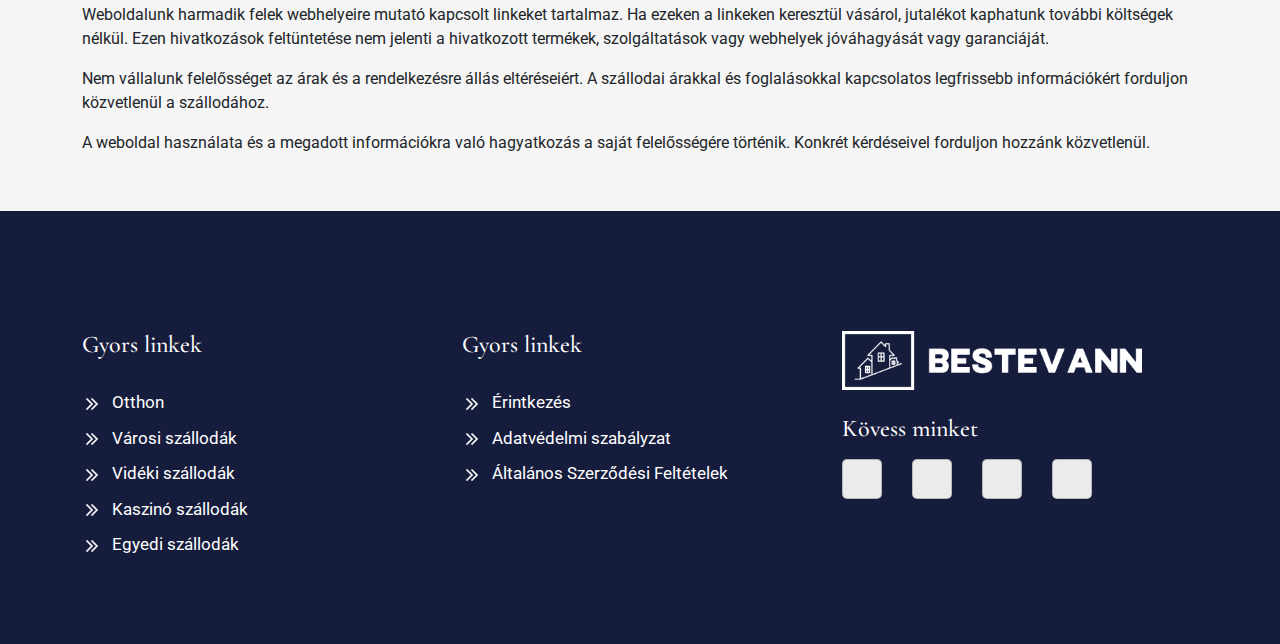
==== commit 788d426e: "done" ====
--- a/index.html
+++ b/index.html
@@ -75,21 +75,21 @@
   <div class="hotelsall_section padding">
     <div class="container">
       <div class="row g-4">
-        <div class="col-xl-4 col-md-6">
+        <div class="col-xl-3 col-lg-6 col-md-6">
 
           <a href="./city-hotels.html" class="hotel_page_card h1">
             <h3> Városi szállodák</h3>
           </a>
         </div>
 
-        <div class="col-xl-4 col-md-6">
+        <div class="col-xl-3 col-lg-6 col-md-6">
 
           <a href="./country-hotels.html" class="hotel_page_card h2">
             <h3>Vidék Szállodák</h3>
           </a>
         </div>
 
-        <div class="col-xl-4 col-md-6">
+        <div class="col-xl-3 col-lg-6 col-md-6">
 
           <a href="./casino-hotels.html" class="hotel_page_card h3">
             <h3>Kaszinó
@@ -97,7 +97,7 @@
           </a>
         </div>
 
-        <div class="col-xl-4 col-md-6">
+        <div class="col-xl-3 col-lg-6 col-md-6">
 
           <a href="./unique-hotels.html" class="hotel_page_card h4">
             <h3>Egyedi
--- a/css/style.css
+++ b/css/style.css
@@ -446,7 +446,7 @@
     margin-left: 0;
 }
 .hotelsall_section h3 {
-    font-size: 36px;
+    font-size: 35px;
 }
 .accordion-button {
     font-size: 22px!important;
